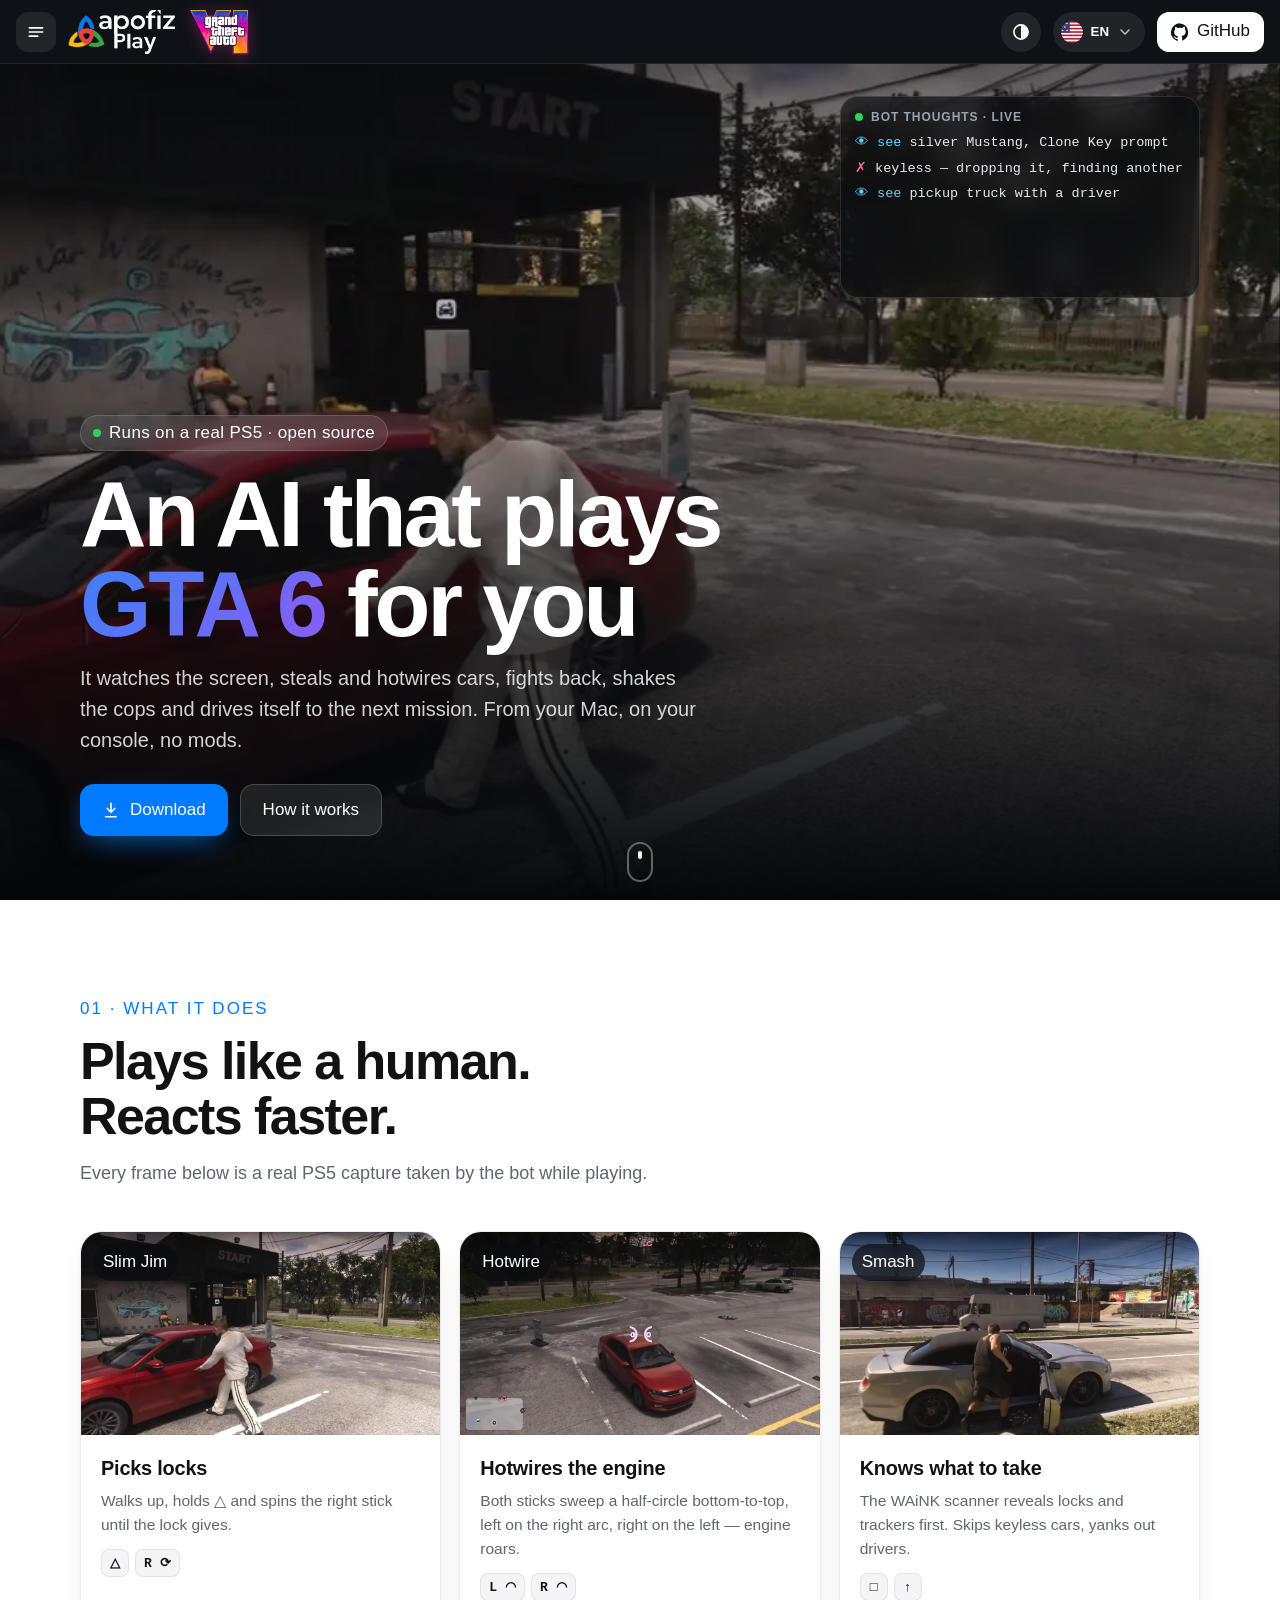
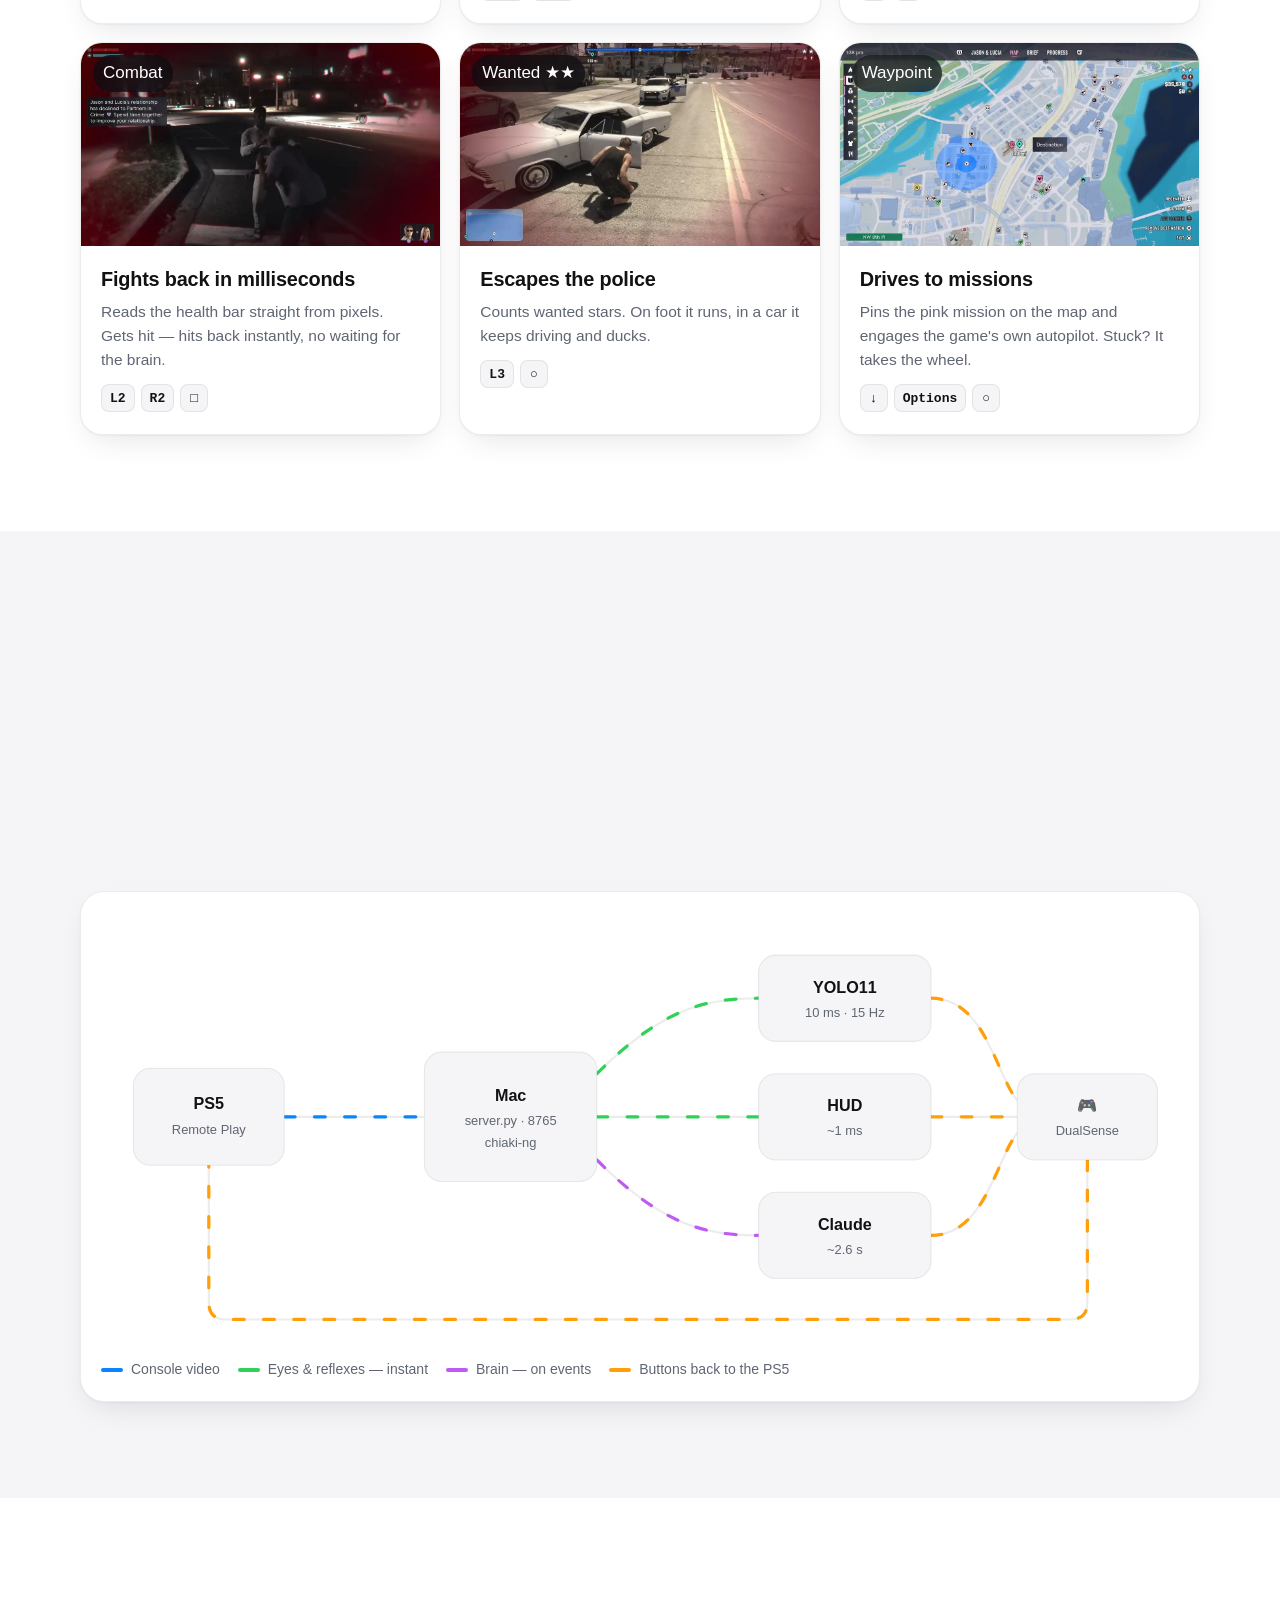
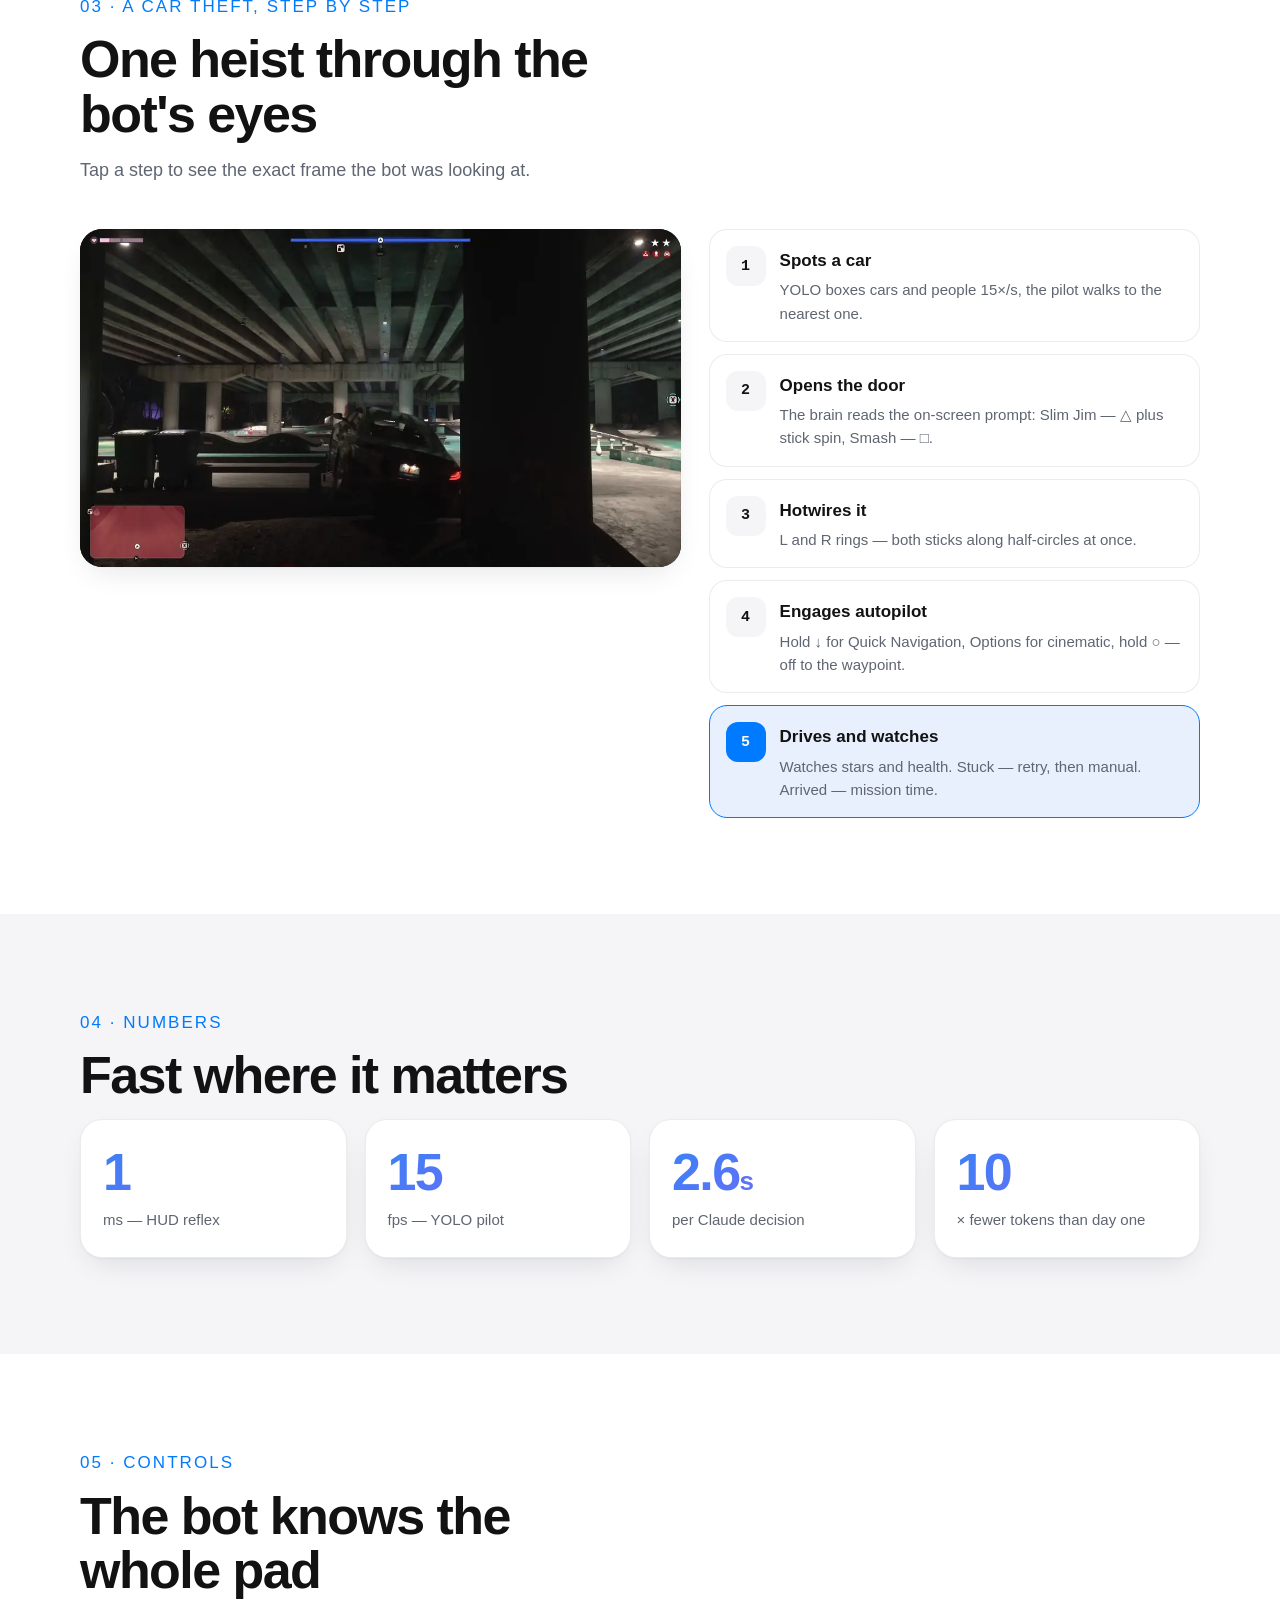
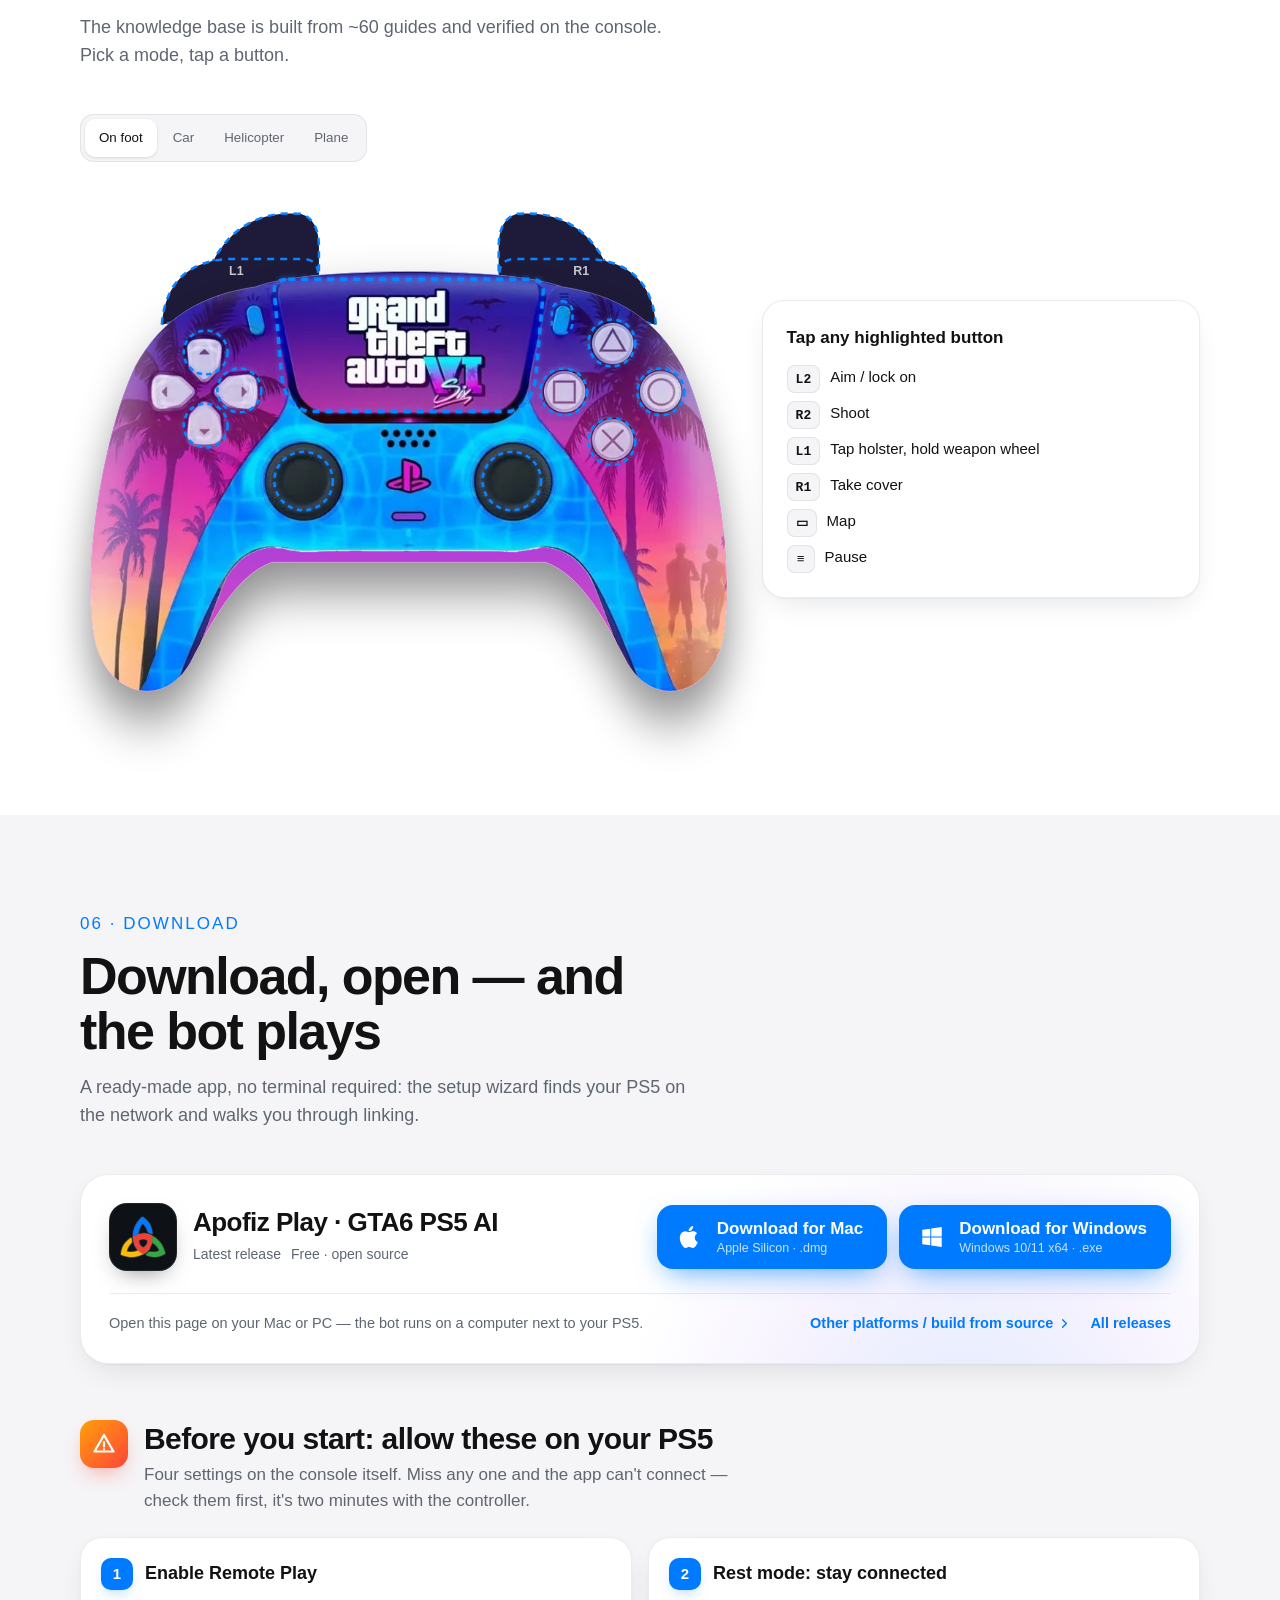
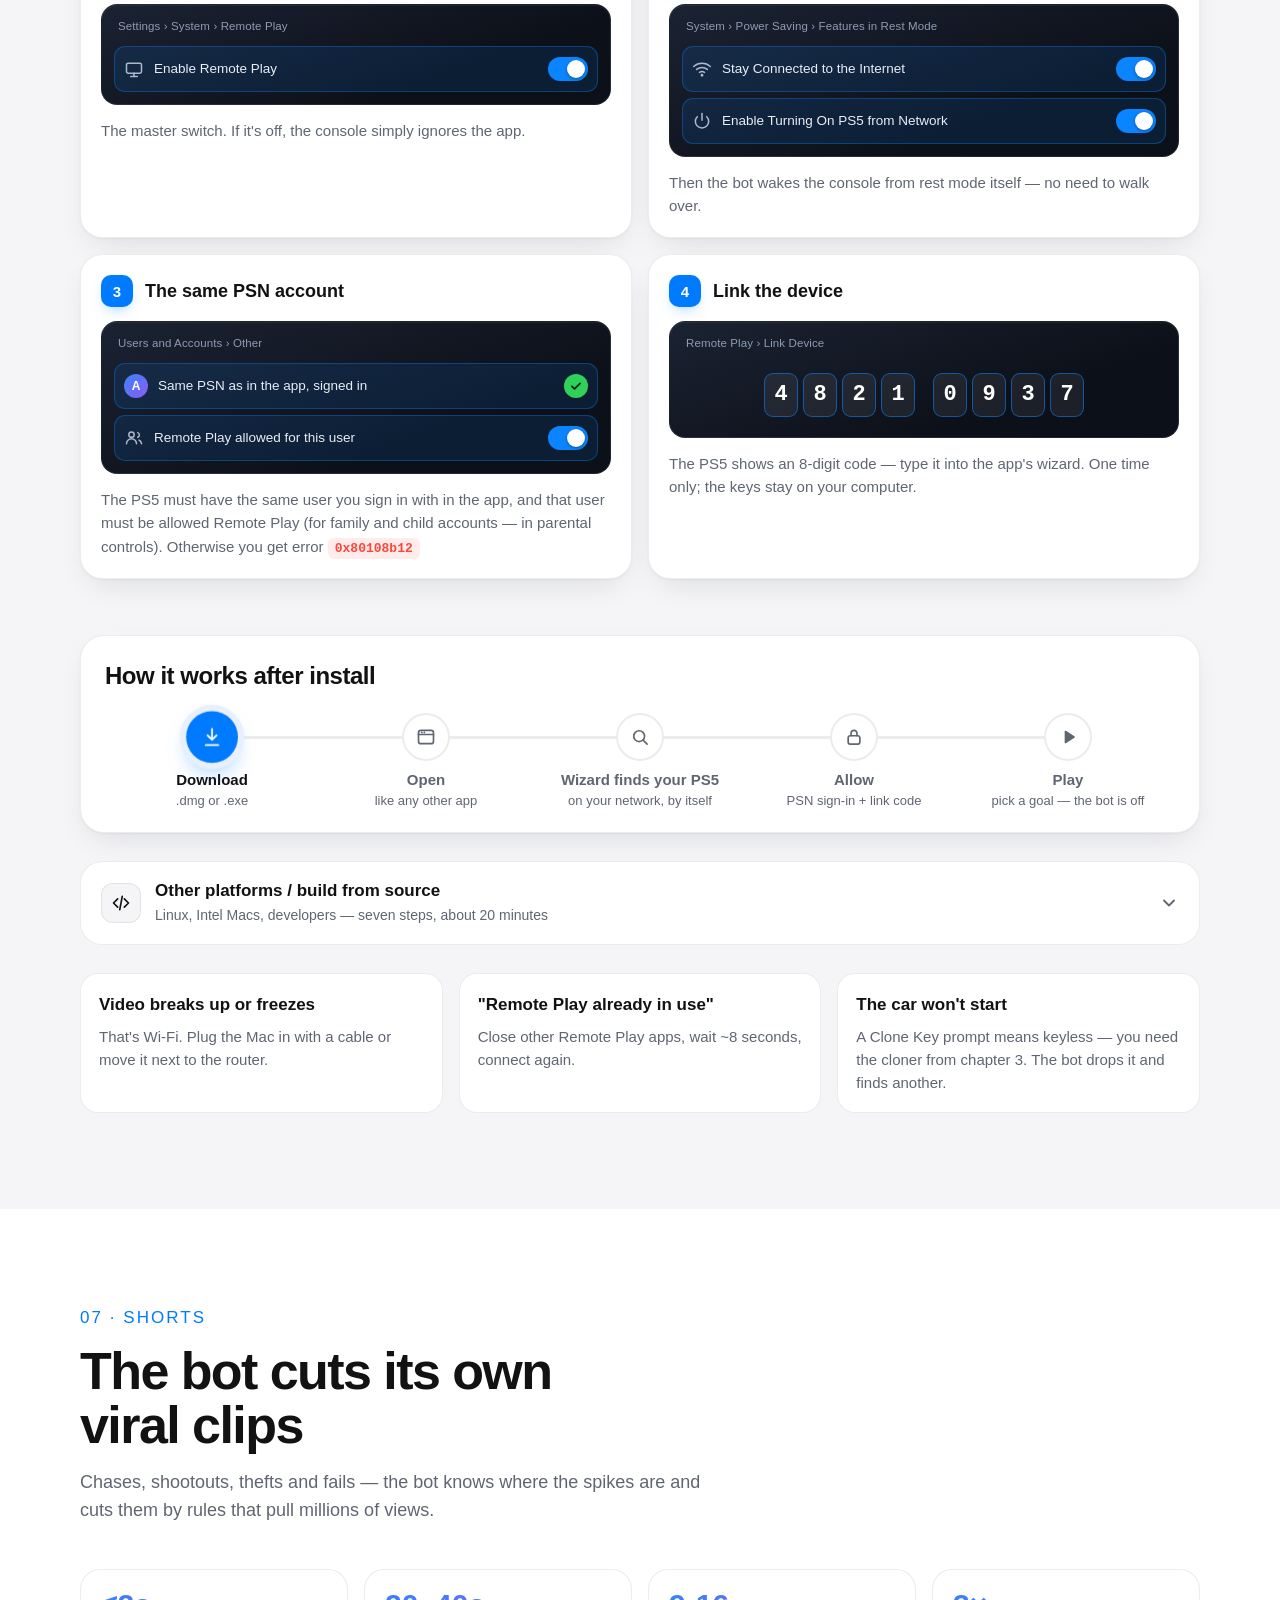
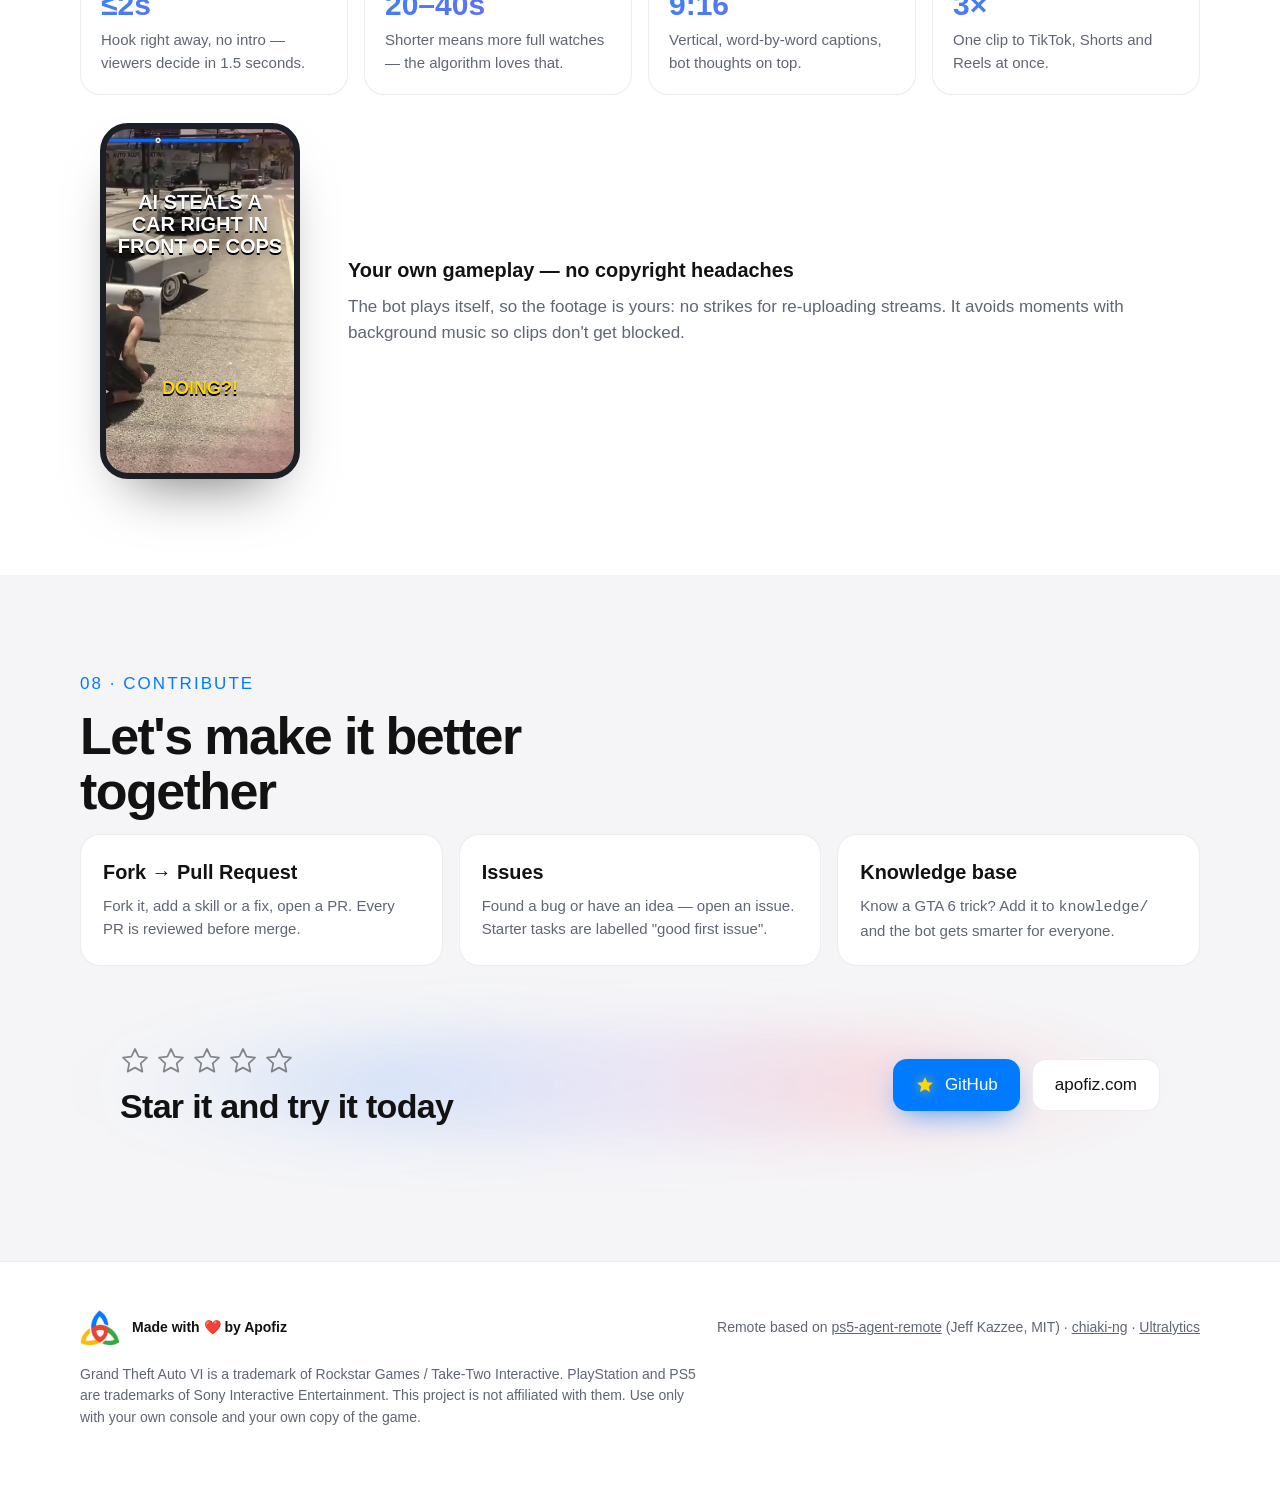
==== site/GTA6-PS5-AI-by-Apofiz.html @ 15c465e6 "README: Apofiz logo (mark + wordmark), website preview, single-file HTML Co-Authored-By: Claude Opus" ====
<!doctype html>
<html lang="ru" data-lang="ru" data-theme="dark">
<script>(function(){try{var t=localStorage.getItem("gta6ai-theme")||"auto",l=localStorage.getItem("gta6ai-lang")||"auto",h=document.documentElement;if(t==="auto")t=matchMedia("(prefers-color-scheme: dark)").matches?"dark":"light";if(l==="auto")l=(navigator.languages||[navigator.language]).some(function(x){return /^(ru|uk|be|kk)/i.test(x)})?"ru":"en";h.setAttribute("data-theme",t);h.setAttribute("data-lang",l);h.lang=l}catch(e){}})()</script>
<head>
<meta charset="utf-8">
<meta name="viewport" content="width=device-width,initial-scale=1,viewport-fit=cover">
<title>GTA6 PS5 AI by Apofiz</title>
<meta name="description" content="AI agent that plays GTA 6 on a real PS5 from your Mac. By Apofiz.">
<link rel="icon" href="[data-uri]">
<style>
/* Apofiz: акцент #007AFF, шапка #0E1116, SF Pro. Движение: ease-out (.23,1,.32,1), ≤300ms на UI, transform/opacity. */
:root{
  --ease:cubic-bezier(.23,1,.32,1);
  --accent:#007AFF; --accent-soft:#E8F0FE; --grad:linear-gradient(135deg,#3b82f6,#8b5cf6);
  --hot:#ff4d8d;
  --bg:#ffffff; --bg2:#F5F5F7; --fg:#121212; --muted:#5F6672; --line:rgba(18,18,18,.08);
  --card:#ffffff; --shadow:0 1px 2px rgba(16,24,40,.04),0 12px 32px -12px rgba(16,24,40,.14);
  --code:#0E1116;
}
html[data-theme="dark"]{
  --accent:#0A84FF; --accent-soft:rgba(10,132,255,.14);
  --bg:#0B0D12; --bg2:#10131A; --fg:#F2F4F7; --muted:#9AA3B2; --line:rgba(255,255,255,.08);
  --card:#141821; --shadow:0 1px 0 rgba(255,255,255,.04) inset,0 20px 40px -20px rgba(0,0,0,.6);
  --code:#080A0E;
}
*{box-sizing:border-box}
html{scroll-behavior:smooth;-webkit-text-size-adjust:100%;scroll-padding-top:76px}
body{margin:0;background:var(--bg);color:var(--fg);font:400 17px/1.55 -apple-system,BlinkMacSystemFont,"SF Pro Text","SF Pro Display","Segoe UI",Roboto,Arial,sans-serif;-webkit-font-smoothing:antialiased;overflow-x:hidden;transition:background-color .3s var(--ease),color .3s var(--ease)}
html[data-lang="ru"] [lang="en"],html[data-lang="en"] [lang="ru"]{display:none!important}
a{color:inherit}
img{display:block;max-width:100%}
.wrap{width:min(1120px,100% - 32px);margin:0 auto;min-width:0}
.step > div,.story > *,.pad > *,.cliprow > *{min-width:0}
:focus-visible{outline:2px solid var(--accent);outline-offset:3px;border-radius:8px}

/* ── шапка ── */
.top{position:fixed;inset:0 0 auto;z-index:50;height:64px;display:flex;align-items:center;gap:12px;padding:0 16px;padding-top:env(safe-area-inset-top,0px);background:#0E1116;border-bottom:1px solid rgba(255,255,255,.08)}
.burger{appearance:none;border:0;width:40px;height:40px;border-radius:12px;background:rgba(255,255,255,.08);color:#fff;display:inline-flex;align-items:center;justify-content:center;cursor:pointer;transition:transform .16s var(--ease),background-color .2s var(--ease)}
.burger:hover{background:rgba(255,255,255,.14)}
.burger:active{transform:scale(.96)}
.burger svg{width:20px;height:20px}
.lock{display:inline-flex;align-items:center;flex:none;text-decoration:none}
.lock img{height:44px;width:auto;animation:lkIn .7s var(--ease) both}
@keyframes lkIn{from{opacity:0;transform:translateX(-6px) scale(.96)}}
.top .lg{height:46px;width:auto;flex:none;margin-left:2px;filter:drop-shadow(0 2px 8px rgba(255,79,163,.25));animation:lgIn .6s cubic-bezier(.2,.9,.25,1) .45s both}
@keyframes lgIn{from{opacity:0;transform:translateX(-12px) scale(.9)}}
html[data-theme="dark"] .gh{background:rgba(255,255,255,.08);color:#fff}
html[data-theme="dark"] .gh:hover{background:rgba(255,255,255,.14);opacity:1}
@keyframes lmIn{from{opacity:0;transform:scale(.86)}}
@keyframes lwIn{from{opacity:0;transform:translateX(-6px)}}
@keyframes lpIn{from{opacity:0;transform:translateX(-110%)}}
.top .sp{flex:1}
.seg{display:inline-flex;background:rgba(255,255,255,.08);border-radius:12px;padding:3px;gap:2px}
.seg button{border:0;background:transparent;color:#C6CEDA;font:600 13px/1 inherit;min-width:40px;height:34px;padding:0 10px;border-radius:9px;cursor:pointer;transition:background-color .2s var(--ease),color .2s var(--ease),transform .16s var(--ease)}
.seg button[aria-pressed="true"]{background:var(--accent);color:#fff}
.seg button:active{transform:scale(.96)}
.gh{display:inline-flex;align-items:center;gap:8px;height:40px;padding:0 14px;border-radius:12px;background:#fff;color:#0E1116;font:600 14px/1 inherit;text-decoration:none;transition:transform .16s var(--ease),opacity .2s var(--ease)}
.gh:hover{opacity:.9}.gh:active{transform:scale(.97)}
.gh svg{width:18px;height:18px}
.progress{position:fixed;left:0;top:64px;height:2px;width:100%;transform-origin:0 50%;transform:scaleX(0);background:var(--grad);z-index:51}
.tbtn,.lbtn{appearance:none;border:0;height:40px;border-radius:999px;background:rgba(255,255,255,.08);color:#fff;display:inline-flex;align-items:center;justify-content:center;gap:8px;cursor:pointer;flex:none;-webkit-tap-highlight-color:transparent;transition:transform .16s var(--ease),background-color .2s var(--ease)}
.tbtn{width:40px}.lbtn{padding:0 12px 0 8px;font:600 14px/1 inherit}
.tbtn:hover,.lbtn:hover{background:rgba(255,255,255,.14)}.tbtn:active,.lbtn:active{transform:scale(.96)}
.tbtn svg{width:20px;height:20px;display:none}
html[data-themepref="auto"] .tbtn .i-auto,html[data-themepref="light"] .tbtn .i-light,html[data-themepref="dark"] .tbtn .i-dark{display:block}
.flag{width:22px;height:22px;min-width:22px;min-height:22px;max-height:22px;aspect-ratio:1/1;border-radius:50%;overflow:hidden;flex:0 0 22px;display:inline-block;line-height:0;align-self:center;box-shadow:inset 0 0 0 1px rgba(0,0,0,.12)}
.flag svg{width:22px;height:22px;display:block;border-radius:50%}
.flag.g{box-shadow:none;color:var(--muted)}.flag.g svg{width:20px;height:20px;margin:1px}
.lbtn .flag{display:none}html[data-lang="ru"] .lbtn .f-ru,html[data-lang="en"] .lbtn .f-en{display:inline-block}
.lbtn .chev{width:16px;height:16px;opacity:.7;transition:transform .2s var(--ease)}
.lbtn[aria-expanded="true"] .chev{transform:rotate(180deg)}
.lwrap{position:relative}
.lmenu{position:absolute;right:0;top:calc(100% + 10px);z-index:70;min-width:230px;padding:6px;border-radius:16px;background:var(--card);color:var(--fg);border:1px solid var(--line);box-shadow:0 24px 60px -20px rgba(0,0,0,.5);opacity:0;transform:translateY(-6px) scale(.98);transform-origin:top right;pointer-events:none;transition:opacity .18s var(--ease),transform .2s var(--ease)}
.lmenu.open{opacity:1;transform:none;pointer-events:auto}
.lmenu button{width:100%;appearance:none;border:0;background:transparent;color:inherit;display:flex;align-items:center;gap:12px;padding:10px 12px;border-radius:11px;font:500 15px/1.2 inherit;text-align:left;cursor:pointer;transition:background-color .15s var(--ease)}
.lmenu button:hover{background:var(--bg2)}
.lmenu button > span:nth-child(2){flex:1}
.lmenu .ck{width:18px;height:18px;color:var(--accent);opacity:0}
.lmenu button[aria-checked="true"]{background:var(--accent-soft)}
.lmenu button[aria-checked="true"] .ck{opacity:1}
/* стрелки по разделам (как в Villivaru) */
.secnav{position:fixed;right:20px;bottom:calc(20px + env(safe-area-inset-bottom,0px));z-index:40;display:flex;flex-direction:column;align-items:center;padding:4px;border-radius:999px;background:rgba(24,27,34,.72);-webkit-backdrop-filter:saturate(180%) blur(20px);backdrop-filter:saturate(180%) blur(20px);box-shadow:inset 0 0 0 1px rgba(255,255,255,.12),0 12px 30px -10px rgba(0,0,0,.45);opacity:0;transform:translateY(8px);pointer-events:none;transition:opacity .25s var(--ease),transform .25s var(--ease)}
.secnav.show{opacity:1;transform:none;pointer-events:auto}
.secnav.scrolling{opacity:0!important;transform:translate3d(0,8px,0)!important;pointer-events:none!important}
.secnav button{appearance:none;border:0;background:transparent;color:#fff;width:44px;height:44px;border-radius:999px;display:flex;align-items:center;justify-content:center;cursor:pointer;transition:transform .14s var(--ease),background-color .2s var(--ease),opacity .2s}
.secnav svg{width:20px;height:20px;fill:none;stroke:currentColor;stroke-width:2.2;stroke-linecap:round;stroke-linejoin:round}
.secnav button:hover{background:rgba(255,255,255,.1)}.secnav button:active{transform:scale(.95)}
#secUp{border-radius:999px 999px 12px 12px}#secDown{border-radius:12px 12px 999px 999px}
.secnav button:focus-visible{outline:none;box-shadow:inset 0 0 0 2px #0A84FF;background:rgba(10,132,255,.14)}
.secnav button:focus:not(:focus-visible){outline:none}
.secnav button:disabled{opacity:.3;cursor:default}
.secnav i{display:block;width:22px;height:1px;margin:2px 0;background:rgba(255,255,255,.18)}
@media (max-width:640px){.lbtn{padding:0 10px 0 8px}.lbtn .code{display:none}.secnav{right:max(10px,env(safe-area-inset-right,0px));bottom:calc(14px + env(safe-area-inset-bottom,0px));padding:3px}}
@media (max-width:640px){
  .top{gap:8px;padding:0 12px}
  .gh{width:40px;padding:0;justify-content:center}.gh span{display:none}
  .lock img{height:34px}
  .top .lg{height:36px}
}

/* меню */
.scrim{position:fixed;inset:64px 0 0;z-index:60;background:rgba(8,10,14,.32);opacity:0;pointer-events:none;transition:opacity .2s var(--ease)}
.nav{position:fixed;top:76px;left:12px;z-index:61;width:min(290px,calc(100vw - 24px));max-height:calc(100dvh - 88px);overflow-y:auto;padding:8px;border-radius:20px;background:var(--card);border:1px solid var(--line);box-shadow:0 24px 60px -20px rgba(16,24,40,.35);opacity:0;transform:translate3d(-12px,0,0) scale(.98);transform-origin:top left;pointer-events:none;transition:opacity .2s var(--ease),transform .24s var(--ease)}
body.nav-open .scrim,body.nav-open .nav{opacity:1;pointer-events:auto}
body.nav-open .nav{transform:none}
.nav a{display:flex;gap:12px;align-items:center;padding:11px 12px;border-radius:12px;text-decoration:none;font-weight:500;transition:background-color .16s var(--ease)}
.nav a:hover{background:var(--bg2)}
.nav a b{width:24px;color:var(--muted);font:600 12px/1 ui-monospace,SFMono-Regular,Menlo,monospace}

/* ── hero ── */
.hero{position:relative;min-height:100svh;display:flex;align-items:flex-end;padding:120px 0 64px;color:#fff;background:#05070A;overflow:hidden;isolation:isolate}
.reel{position:absolute;inset:0;z-index:-2}
.reel img{position:absolute;inset:0;width:100%;height:100%;object-fit:cover;opacity:0;transform:scale(1.06);transition:opacity 1.2s var(--ease)}
.reel img.on{opacity:1;animation:kb 7s linear forwards}
@keyframes kb{from{transform:scale(1.06)}to{transform:scale(1.0)}}
.hero::after{content:"";position:absolute;inset:0;z-index:-1;background:linear-gradient(180deg,rgba(5,7,10,.55) 0%,rgba(5,7,10,.15) 35%,rgba(5,7,10,.75) 72%,#05070A 100%)}
.eyebrow span[lang]{min-width:0}
.eyebrow{display:inline-flex;align-items:center;gap:8px;max-width:100%;line-height:1.3!important;padding:6px 12px;border-radius:999px;background:rgba(255,255,255,.1);border:1px solid rgba(255,255,255,.14);backdrop-filter:blur(10px);-webkit-backdrop-filter:blur(10px);font:600 13px/1 inherit;letter-spacing:.02em}
.dot{width:8px;height:8px;border-radius:50%;background:#30d158;box-shadow:0 0 0 0 rgba(48,209,88,.6);animation:pulse 1.8s var(--ease) infinite}
@keyframes pulse{0%{box-shadow:0 0 0 0 rgba(48,209,88,.6)}100%{box-shadow:0 0 0 10px rgba(48,209,88,0)}}
.hero h1{margin:18px 0 14px;font:800 clamp(40px,7.4vw,92px)/.98 -apple-system,"SF Pro Display",Inter,sans-serif;letter-spacing:-.035em;max-width:14ch}
.hero h1 em{font-style:normal;background:var(--grad);-webkit-background-clip:text;background-clip:text;color:transparent}
.hero .lead{max-width:56ch;font-size:clamp(17px,1.6vw,20px);color:rgba(255,255,255,.82);margin:0 0 28px}
.ctas{display:flex;flex-wrap:wrap;gap:12px}
.btn{display:inline-flex;align-items:center;gap:10px;height:52px;padding:0 22px;border-radius:14px;font:600 16px/1 inherit;text-decoration:none;border:0;cursor:pointer;transition:transform .16s var(--ease),box-shadow .2s var(--ease),background-color .2s var(--ease)}
.btn:active{transform:scale(.97)}
.btn.pri{background:var(--accent);color:#fff;box-shadow:0 10px 30px -10px rgba(10,132,255,.8)}
.btn.pri:hover{box-shadow:0 14px 36px -10px rgba(10,132,255,.95)}
.btn.sec{background:rgba(255,255,255,.1);color:#fff;border:1px solid rgba(255,255,255,.18);backdrop-filter:blur(10px);-webkit-backdrop-filter:blur(10px)}
.btn.sec:hover{background:rgba(255,255,255,.16)}
.btn svg{width:18px;height:18px}
.btn .gstar{width:20px;height:20px;fill:#FFD60A;filter:drop-shadow(0 0 6px rgba(255,214,10,.65))}
/* мысли бота */
.thoughts{position:absolute;right:max(16px,calc((100vw - 1120px)/2));top:96px;width:min(360px,calc(100vw - 32px));padding:14px;border-radius:18px;background:rgba(10,12,16,.62);border:1px solid rgba(255,255,255,.12);backdrop-filter:blur(14px);-webkit-backdrop-filter:blur(14px);font:500 13.5px/1.45 ui-monospace,SFMono-Regular,Menlo,monospace;color:#E6EAF0}
.thoughts h4{margin:0 0 10px;font:600 12px/1 -apple-system,sans-serif;letter-spacing:.08em;text-transform:uppercase;color:#9AA3B2;display:flex;align-items:center;gap:8px}
.tlist{display:flex;flex-direction:column;gap:6px;min-height:150px}
.tlist div{opacity:0;transform:translateY(6px);transition:opacity .28s var(--ease),transform .28s var(--ease)}
.tlist div.in{opacity:1;transform:none}
.tlist i{font-style:normal;color:#64D2FF}
.tlist .w{color:#30D158}.tlist .r{color:#FF6B8B}
@media (max-width:900px){.thoughts{position:relative;right:auto;top:auto;margin-top:28px}}
.scroll{position:absolute;left:50%;bottom:18px;transform:translateX(-50%);width:26px;height:40px;border-radius:14px;border:2px solid rgba(255,255,255,.35)}
.scroll::after{content:"";position:absolute;left:50%;top:7px;width:4px;height:8px;margin-left:-2px;border-radius:2px;background:#fff;animation:wheel 1.6s var(--ease) infinite}
@keyframes wheel{0%{opacity:1;transform:translateY(0)}100%{opacity:0;transform:translateY(12px)}}

/* ── секции ── */
section{padding:96px 0}
section.alt{background:var(--bg2)}
.kicker{font:700 13px/1 inherit;letter-spacing:.12em;text-transform:uppercase;color:var(--accent);margin:0 0 12px}
h2{font:800 clamp(30px,4.2vw,52px)/1.05 -apple-system,"SF Pro Display",sans-serif;letter-spacing:-.03em;margin:0 0 16px;max-width:20ch}
.sub{color:var(--muted);max-width:62ch;margin:0 0 44px;font-size:18px}
.rv{opacity:0;transform:translateY(18px);transition:opacity .6s var(--ease),transform .6s var(--ease)}
.rv.in{opacity:1;transform:none}
.d1{transition-delay:.06s}.d2{transition-delay:.12s}.d3{transition-delay:.18s}

/* фичи */
.feats{display:grid;grid-template-columns:repeat(3,1fr);gap:18px}
@media (max-width:980px){.feats{grid-template-columns:repeat(2,1fr)}}
@media (max-width:640px){.feats{grid-template-columns:1fr}}
.feat{background:var(--card);border:1px solid var(--line);border-radius:22px;overflow:hidden;box-shadow:var(--shadow);transition:transform .25s var(--ease),box-shadow .25s var(--ease)}
.feat:hover{transform:translateY(-4px)}
.feat figure{margin:0;aspect-ratio:16/9;overflow:hidden;position:relative;background:#000}
.feat figure img{width:100%;height:100%;object-fit:cover;transition:transform .6s var(--ease)}
.feat:hover figure img{transform:scale(1.04)}
.feat .tag{position:absolute;left:12px;top:12px;padding:5px 10px;border-radius:999px;background:rgba(10,12,16,.7);color:#fff;font:600 12px/1 inherit;backdrop-filter:blur(8px);-webkit-backdrop-filter:blur(8px)}
.feat .b{padding:18px 20px 22px}
.feat h3{margin:0 0 6px;font:700 20px/1.2 inherit;letter-spacing:-.01em}
.feat p{margin:0;color:var(--muted);font-size:15.5px}
.keys{display:inline-flex;gap:6px;margin-top:12px;flex-wrap:wrap}
.k{display:inline-flex;align-items:center;justify-content:center;min-width:28px;height:28px;padding:0 8px;border-radius:8px;background:var(--bg2);border:1px solid var(--line);font:600 13px/1 ui-monospace,Menlo,monospace}

/* схема */
.arch{background:var(--card);border:1px solid var(--line);border-radius:24px;padding:20px;box-shadow:var(--shadow)}
.arch svg{width:100%;height:auto;display:block}
.arch .node rect{fill:var(--bg2);stroke:var(--line)}
.arch .node text{fill:var(--fg);font:600 15px -apple-system,sans-serif}
.arch .node .s{fill:var(--muted);font:500 12px -apple-system,sans-serif}
.arch .wire{fill:none;stroke:var(--line);stroke-width:2}
.arch .flow{fill:none;stroke-width:3;stroke-linecap:round;stroke-dasharray:10 18;animation:flow 1.2s linear infinite}
.arch .f1{stroke:#0A84FF}.arch .f2{stroke:#30D158;animation-duration:.5s}.arch .f3{stroke:#BF5AF2;animation-duration:2.6s}.arch .f4{stroke:#FF9F0A}
@keyframes flow{to{stroke-dashoffset:-28}}
.legend{display:flex;flex-wrap:wrap;gap:18px;margin-top:16px;color:var(--muted);font-size:14px}
.legend span{display:inline-flex;align-items:center;gap:8px}
.legend i{width:22px;height:4px;border-radius:2px}

/* цифры */
.stats{display:grid;grid-template-columns:repeat(4,1fr);gap:18px}
@media (max-width:880px){.stats{grid-template-columns:repeat(2,1fr)}}
.stat{padding:26px 22px;border-radius:22px;background:var(--card);border:1px solid var(--line);box-shadow:var(--shadow)}
.stat b{display:block;font:800 clamp(34px,4.4vw,52px)/1 -apple-system,"SF Pro Display",sans-serif;letter-spacing:-.03em;background:var(--grad);-webkit-background-clip:text;background-clip:text;color:transparent}
.stat span{display:block;margin-top:10px;color:var(--muted);font-size:15px}

/* таймлайн угона */
.story{display:grid;grid-template-columns:1.1fr .9fr;gap:28px;align-items:start}
@media (max-width:900px){.story{grid-template-columns:1fr}}
.shot{position:sticky;top:88px;border-radius:22px;overflow:hidden;aspect-ratio:16/9;background:#000;box-shadow:var(--shadow)}
.shot img{position:absolute;inset:0;width:100%;height:100%;object-fit:cover;opacity:0;transition:opacity .45s var(--ease)}
.shot img.on{opacity:1}
@media (max-width:900px){.shot{position:relative;top:0}}
.tl{list-style:none;margin:0;padding:0;display:flex;flex-direction:column;gap:12px}
.tl li{display:grid;grid-template-columns:40px 1fr;gap:14px;padding:16px;border-radius:18px;border:1px solid var(--line);background:var(--card);cursor:pointer;transition:border-color .2s var(--ease),transform .16s var(--ease),background-color .2s var(--ease)}
.tl li:active{transform:scale(.99)}
.tl li.on{border-color:var(--accent);background:var(--accent-soft)}
.tl .n{width:40px;height:40px;border-radius:12px;display:grid;place-items:center;background:var(--bg2);font:700 15px/1 ui-monospace,Menlo,monospace}
.tl li.on .n{background:var(--accent);color:#fff}
.tl h4{margin:2px 0 4px;font:700 17px/1.25 inherit}
.tl p{margin:0;color:var(--muted);font-size:15px}

/* геймпад */
.pad{display:grid;grid-template-columns:1.2fr .8fr;gap:24px;align-items:center}
@media (max-width:900px){.pad{grid-template-columns:1fr}}
.tabs{display:inline-flex;background:var(--bg2);border:1px solid var(--line);border-radius:14px;padding:4px;gap:2px;margin-bottom:18px;flex-wrap:wrap}
.tabs button{border:0;background:transparent;color:var(--muted);font:600 14px/1 inherit;height:38px;padding:0 14px;border-radius:10px;cursor:pointer;transition:background-color .2s var(--ease),color .2s var(--ease),transform .16s var(--ease)}
.tabs button[aria-pressed="true"]{background:var(--card);color:var(--fg);box-shadow:0 1px 3px rgba(0,0,0,.12)}
.tabs button:active{transform:scale(.97)}
.padsvg{width:100%;height:auto;overflow:visible}
.padsvg .bt{cursor:pointer;outline:none}
.padsvg .bt .c,.padsvg .bt circle:not(.well):not(.ring):not(.sym),.padsvg .bt rect:not(.sym){fill:#EEE8FF;stroke:rgba(70,30,140,.25);stroke-width:1.5;transition:fill .2s var(--ease),stroke .2s var(--ease),filter .2s var(--ease)}
.padsvg .bt text{fill:#4B3C8A;font:700 14px -apple-system,sans-serif;text-anchor:middle;dominant-baseline:central;pointer-events:none}
.padsvg .dp text{font-size:11px;fill:#7A6CB8}
.padsvg .trig .c,.padsvg .bump .c{fill:#1E1B3A;stroke:rgba(255,255,255,.12)}
.padsvg .trig text,.padsvg .bump text{fill:#E9E4FF}
.padsvg .tp .c{fill:url(#tpad2);stroke:rgba(255,255,255,.2)}
.padsvg .tp text{fill:rgba(255,255,255,.7);font-weight:700;letter-spacing:.14em;font-size:10px}
.padsvg .sm text{fill:rgba(255,255,255,.85)}
.padsvg .well{fill:#0B0C10}
.padsvg .stk circle:not(.well):not(.ring):not(.sym){fill:url(#cap);stroke:rgba(255,255,255,.1)}
.padsvg .ring{fill:none;stroke:rgba(255,255,255,.08);stroke-width:2}
.padsvg .stk text{fill:#C7CCD5;font-size:12px}
.padsvg .sym{fill:none;stroke-width:2.6;stroke-linecap:round;stroke-linejoin:round;pointer-events:none;transition:stroke .2s var(--ease)}
.padsvg .fb .sym{stroke:#8E7CC8}
.padsvg .lightbar{fill:none;stroke:#5CE1FF;stroke-width:4;stroke-linecap:round;filter:drop-shadow(0 0 6px #5CE1FF);animation:lb 2.4s ease-in-out infinite}
@keyframes lb{50%{opacity:.45}}
.padsvg .bt.has .c,.padsvg .bt.has.bt circle:not(.well):not(.ring):not(.sym),.padsvg .bt.has rect:not(.sym){stroke:var(--accent);stroke-width:2.2}
.padsvg .bt:hover .c,.padsvg .bt:hover circle:not(.well):not(.ring):not(.sym),.padsvg .bt:focus-visible .c{filter:brightness(1.25)}
.padsvg .bt.sel .c,.padsvg .bt.sel.bt circle:not(.well):not(.ring):not(.sym),.padsvg .bt.sel rect:not(.sym){fill:var(--accent);stroke:var(--accent);filter:drop-shadow(0 0 10px rgba(10,132,255,.8))}
.padsvg .bt.sel text{fill:#fff}.padsvg .bt.sel .sym{stroke:#fff}
.padsvg .bt.dim{opacity:.35}
.padwrap{position:relative;width:100%;max-width:660px;margin:0 auto}
.pados{width:100%;height:auto;display:block;overflow:visible}
.pados .tl{fill:#fff;font:700 22px -apple-system,sans-serif;text-anchor:middle;pointer-events:none;opacity:.85}
.pados .tl.sm2{font-size:17px;opacity:.75}
.pados .bt{cursor:pointer;outline:none}
.pados .bt rect,.pados .bt circle,.pados .bt .hz{fill:transparent;stroke:transparent;stroke-width:3.5;transition:fill .2s var(--ease),stroke .2s var(--ease),filter .2s var(--ease)}
.pados .trig path{fill:#1E1B3A;stroke:rgba(255,255,255,.12);stroke-width:1.2;vector-effect:non-scaling-stroke;transition:fill .2s var(--ease),filter .2s var(--ease)}
.pados .bt .hz{vector-effect:non-scaling-stroke}
.pados .bt.has rect,.pados .bt.has circle,.pados .bt.has .hz{stroke:#0A84FF;stroke-dasharray:7 6;animation:hint 2.2s linear infinite;filter:drop-shadow(0 0 4px rgba(46,139,255,.7))}
.pados .trig.has path{stroke:#0A84FF;stroke-width:2.5;stroke-dasharray:7 6;animation:hint 2.2s linear infinite}
@keyframes hint{to{stroke-dashoffset:-26}}
.pados .bt.dim{cursor:default}
.pados .bt:hover rect,.pados .bt:hover circle,.pados .bt:focus-visible rect,.pados .bt:focus-visible circle,
.pados .bt:hover rect,.pados .bt:hover circle,.pados .bt:hover .hz,.pados .bt:focus-visible rect,.pados .bt:focus-visible circle,.pados .bt:focus-visible .hz{fill:rgba(46,139,255,.08);stroke:#0A84FF;stroke-width:4;stroke-dasharray:none;animation:none;filter:none}
.pados .bt.sel rect,.pados .bt.sel circle,.pados .bt.sel .hz{fill:rgba(92,200,255,.10);stroke:#0A84FF;stroke-width:4.5;stroke-dasharray:none;animation:none;filter:drop-shadow(0 0 6px #5CC8FF) drop-shadow(0 0 16px rgba(92,200,255,.85))}
.pados .trig:hover path,.pados .trig:focus-visible path{stroke:#0A84FF;stroke-width:3;stroke-dasharray:none;animation:none}
.pados .trig.sel path{stroke:#0A84FF;stroke-width:3.5;stroke-dasharray:none;animation:none;filter:drop-shadow(0 0 6px #5CC8FF) drop-shadow(0 0 16px rgba(92,200,255,.85))}
.info{padding:24px;border-radius:22px;background:var(--card);border:1px solid var(--line);box-shadow:var(--shadow);min-height:200px}
.info .big{font:800 44px/1 -apple-system,sans-serif;margin-bottom:10px}
.info h4{margin:0 0 6px;font:700 20px/1.25 inherit}
.info p{margin:0;color:var(--muted)}
.info ul{margin:14px 0 0;padding:0;list-style:none;display:flex;flex-direction:column;gap:8px;font-size:15px}
.info li{display:flex;gap:10px}.info li .k{flex:none}

/* установка */
.steps{counter-reset:s;display:flex;flex-direction:column;gap:16px}
.step{display:grid;grid-template-columns:44px 1fr;gap:18px;padding:22px;border-radius:22px;background:var(--card);border:1px solid var(--line);box-shadow:var(--shadow)}
.step .num{width:44px;height:44px;border-radius:12px;display:grid;place-items:center;background:var(--accent);color:#fff;font:700 18px/1 -apple-system,sans-serif;font-variant-numeric:tabular-nums;box-shadow:0 6px 16px -8px rgba(10,132,255,.7)}
.step h3{margin:4px 0 6px;font:700 20px/1.25 inherit}
.step p{margin:0 0 10px;color:var(--muted)}
.step p:last-child{margin-bottom:0}
.cmd{position:relative;margin:12px 0 0;border-radius:14px;background:var(--code);color:#E6EAF0;border:1px solid rgba(255,255,255,.06)}
.cmd pre{margin:0;padding:16px 64px 16px 16px;overflow-x:auto;font:500 14px/1.6 ui-monospace,SFMono-Regular,Menlo,monospace}
.cmd .c{color:#7D8590}
.copy{position:absolute;right:8px;top:8px;height:32px;padding:0 10px;border-radius:9px;border:1px solid rgba(255,255,255,.14);background:rgba(255,255,255,.06);color:#E6EAF0;font:600 12px/1 inherit;cursor:pointer;transition:background-color .2s var(--ease),transform .16s var(--ease)}
.copy:hover{background:rgba(255,255,255,.12)}.copy:active{transform:scale(.96)}
.copy.ok{background:#30D158;border-color:#30D158;color:#05230F}
.need{display:flex;flex-wrap:wrap;gap:10px;margin:0 0 28px}
.need > span{padding:8px 14px;border-radius:999px;background:var(--card);border:1px solid var(--line);font-size:14.5px}
.trouble{display:grid;grid-template-columns:repeat(3,1fr);gap:16px;margin-top:28px}
@media (max-width:880px){.trouble{grid-template-columns:1fr}}
.trouble div{padding:18px;border-radius:18px;background:var(--card);border:1px solid var(--line)}
.trouble b{display:block;margin-bottom:6px}
.trouble p{margin:0;color:var(--muted);font-size:15px}

/* шортсы */
.clips{display:grid;grid-template-columns:repeat(4,1fr);gap:16px}
@media (max-width:880px){.clips{grid-template-columns:repeat(2,1fr)}}
.clip{padding:20px;border-radius:20px;background:var(--card);border:1px solid var(--line)}
.clip b{display:block;font:800 30px/1 -apple-system,sans-serif;margin-bottom:8px;background:var(--grad);-webkit-background-clip:text;background-clip:text;color:transparent}
.clip p{margin:0;color:var(--muted);font-size:15px}
.phone9{width:200px;aspect-ratio:9/16;border-radius:28px;border:6px solid #1c1f26;overflow:hidden;position:relative;margin:0 auto;background:#000;box-shadow:0 30px 60px -30px rgba(0,0,0,.6)}
.phone9 img{width:100%;height:100%;object-fit:cover;object-position:60% 50%}
.phone9 .hook{position:absolute;left:10px;right:10px;top:18%;text-align:center;color:#fff;font:900 20px/1.1 -apple-system,sans-serif;text-transform:uppercase;text-shadow:0 2px 0 #000,0 0 18px rgba(0,0,0,.6)}
.phone9 .subw{position:absolute;left:0;right:0;bottom:22%;text-align:center;font:900 18px/1 -apple-system,sans-serif;color:#FFD60A;text-shadow:0 2px 0 #000}
.cliprow{display:grid;grid-template-columns:240px 1fr;gap:28px;align-items:center;margin-top:28px}
@media (max-width:700px){.cliprow{grid-template-columns:1fr}}

/* участие + подвал */
.contrib{display:grid;grid-template-columns:repeat(3,1fr);gap:16px}
@media (max-width:880px){.contrib{grid-template-columns:1fr}}
.contrib div{padding:22px;border-radius:20px;background:var(--card);border:1px solid var(--line)}
.contrib h3{margin:0 0 6px;font:700 18px/1.25 inherit}
.contrib p{margin:0;color:var(--muted);font-size:15px}
.cta2{margin-top:40px;padding:40px;border-radius:28px;background:#0E1116;color:#fff;display:flex;flex-wrap:wrap;gap:20px;align-items:center;justify-content:space-between;position:relative;overflow:hidden}
.cta2{overflow:clip}
.cta2{background:transparent!important;overflow:visible!important;border-radius:0;color:var(--fg)}
html[data-theme="light"] .cta2 .btn.sec{background:var(--card);color:var(--fg);border:1px solid var(--line)}
html[data-theme="light"] .wanted svg{stroke:rgba(0,0,0,.45)}
.cta2::before,.cta2::after{content:none}
.cta2 .glow{position:absolute;inset:-25% -8%;pointer-events:none;filter:blur(42px);-webkit-mask-image:radial-gradient(ellipse 70% 70% at 50% 50%,#000 30%,transparent 75%);mask-image:radial-gradient(ellipse 70% 70% at 50% 50%,#000 30%,transparent 75%)}
.cta2 .glow i{position:absolute;top:20%;bottom:20%;width:46%;border-radius:50%;opacity:.25;will-change:opacity,transform}
.cta2 .glow .gb{left:6%;background:radial-gradient(closest-side,rgba(40,120,255,.95),rgba(40,120,255,0));animation:gB 3.2s ease-in-out infinite}
.cta2 .glow .gr{right:6%;background:radial-gradient(closest-side,rgba(255,50,80,.85),rgba(255,50,80,0));animation:gR 3.2s ease-in-out infinite}
.cta2 .glow .gp{left:30%;width:40%;background:radial-gradient(closest-side,rgba(139,92,246,.6),rgba(139,92,246,0));animation:gP 6s ease-in-out infinite}
@keyframes gB{0%,100%{opacity:.9;transform:scale(1)}50%{opacity:.18;transform:scale(.92)}}
@keyframes gR{0%,100%{opacity:.15;transform:scale(.92)}50%{opacity:.85;transform:scale(1)}}
@keyframes gP{0%,100%{opacity:.25}50%{opacity:.5}}
.cta2t{position:relative;z-index:1}
.wanted{display:flex;gap:6px;margin-bottom:12px}
.wanted i{width:30px;height:30px;display:block}
.wanted svg{width:100%;height:100%;fill:rgba(255,255,255,.14);stroke:rgba(0,0,0,.6);stroke-width:1.4;stroke-linejoin:round;transform-origin:50% 55%}
@keyframes w0{0%,0%{fill:rgba(255,255,255,.14);transform:scale(.8);filter:none}3%{fill:#fff;transform:scale(1.18);filter:drop-shadow(0 0 7px rgba(255,255,255,.8))}6%,58%{fill:#fff;transform:scale(1);filter:drop-shadow(0 0 6px rgba(255,255,255,.7))}62%,70%,78%{fill:rgba(255,255,255,.22);filter:none}66%,74%,82%{fill:#fff;filter:drop-shadow(0 0 7px rgba(255,255,255,.8))}88%,100%{fill:rgba(255,255,255,.14);transform:scale(1);filter:none}}
@keyframes w1{0%,7%{fill:rgba(255,255,255,.14);transform:scale(.8);filter:none}10%{fill:#fff;transform:scale(1.18);filter:drop-shadow(0 0 7px rgba(255,255,255,.8))}13%,58%{fill:#fff;transform:scale(1);filter:drop-shadow(0 0 6px rgba(255,255,255,.7))}62%,70%,78%{fill:rgba(255,255,255,.22);filter:none}66%,74%,82%{fill:#fff;filter:drop-shadow(0 0 7px rgba(255,255,255,.8))}88%,100%{fill:rgba(255,255,255,.14);transform:scale(1);filter:none}}
@keyframes w2{0%,14%{fill:rgba(255,255,255,.14);transform:scale(.8);filter:none}17%{fill:#fff;transform:scale(1.18);filter:drop-shadow(0 0 7px rgba(255,255,255,.8))}20%,58%{fill:#fff;transform:scale(1);filter:drop-shadow(0 0 6px rgba(255,255,255,.7))}62%,70%,78%{fill:rgba(255,255,255,.22);filter:none}66%,74%,82%{fill:#fff;filter:drop-shadow(0 0 7px rgba(255,255,255,.8))}88%,100%{fill:rgba(255,255,255,.14);transform:scale(1);filter:none}}
@keyframes w3{0%,21%{fill:rgba(255,255,255,.14);transform:scale(.8);filter:none}24%{fill:#fff;transform:scale(1.18);filter:drop-shadow(0 0 7px rgba(255,255,255,.8))}27%,58%{fill:#fff;transform:scale(1);filter:drop-shadow(0 0 6px rgba(255,255,255,.7))}62%,70%,78%{fill:rgba(255,255,255,.22);filter:none}66%,74%,82%{fill:#fff;filter:drop-shadow(0 0 7px rgba(255,255,255,.8))}88%,100%{fill:rgba(255,255,255,.14);transform:scale(1);filter:none}}
@keyframes w4{0%,28%{fill:rgba(255,255,255,.14);transform:scale(.8);filter:none}31%{fill:#fff;transform:scale(1.18);filter:drop-shadow(0 0 7px rgba(255,255,255,.8))}34%,58%{fill:#fff;transform:scale(1);filter:drop-shadow(0 0 6px rgba(255,255,255,.7))}62%,70%,78%{fill:rgba(255,255,255,.22);filter:none}66%,74%,82%{fill:#fff;filter:drop-shadow(0 0 7px rgba(255,255,255,.8))}88%,100%{fill:rgba(255,255,255,.14);transform:scale(1);filter:none}}
.cta2.in .wanted i:nth-child(1) svg{animation:w0 5.5s var(--ease) .3s infinite}
.cta2.in .wanted i:nth-child(2) svg{animation:w1 5.5s var(--ease) .3s infinite}
.cta2.in .wanted i:nth-child(3) svg{animation:w2 5.5s var(--ease) .3s infinite}
.cta2.in .wanted i:nth-child(4) svg{animation:w3 5.5s var(--ease) .3s infinite}
.cta2.in .wanted i:nth-child(5) svg{animation:w4 5.5s var(--ease) .3s infinite}
.cta2 h3{margin:0;font:800 clamp(24px,3vw,34px)/1.1 -apple-system,sans-serif;letter-spacing:-.02em;position:relative}
.cta2 .ctas{z-index:1}
.cta2 .ctas{position:relative}
footer{padding:48px 0 64px;color:var(--muted);font-size:14px;border-top:1px solid var(--line)}
footer .row{display:flex;flex-wrap:wrap;gap:20px;align-items:center;justify-content:space-between}
footer .brand{display:flex;align-items:center;gap:12px;color:var(--fg);font-weight:600;text-decoration:none}
footer .brand img{width:36px;height:36px;border-radius:9px}
footer p{max-width:80ch;margin:18px 0 0}

/* ── скачать ── */
.anchor{position:relative;top:-8px;display:block;height:0}
.dl{position:relative;display:grid;grid-template-columns:minmax(0,1fr) auto;gap:22px 28px;align-items:center;padding:28px;border-radius:28px;background:var(--card);border:1px solid var(--line);box-shadow:var(--shadow);overflow:hidden;isolation:isolate}
.dl::before{content:"";position:absolute;inset:-40% -10% auto auto;width:62%;aspect-ratio:1;z-index:-1;background:radial-gradient(closest-side,rgba(59,130,246,.16),rgba(139,92,246,.08) 55%,transparent);pointer-events:none}
.dl-app{display:flex;gap:16px;align-items:center;min-width:0}
.dl-ico{flex:none;width:68px;height:68px;border-radius:18px;background:#0E1116;display:grid;place-items:center;box-shadow:0 10px 24px -12px rgba(0,0,0,.55),inset 0 0 0 1px rgba(255,255,255,.08)}
.dl-ico img{width:46px;height:auto}
.dl-name{min-width:0}
.dl-name > b{display:block;font:800 clamp(20px,2.2vw,26px)/1.15 -apple-system,"SF Pro Display",sans-serif;letter-spacing:-.02em}
.dl-meta{display:flex;flex-wrap:wrap;align-items:center;gap:4px 10px;margin-top:6px;color:var(--muted);font-size:14px}
.dl-meta .v{font:600 12.5px/1 ui-monospace,SFMono-Regular,Menlo,monospace;color:var(--accent);background:var(--accent-soft);padding:5px 8px;border-radius:7px}
.dl-meta .v:empty,.dl-meta .rd:empty{display:none}
.dl-meta .v:not(:empty) + .vfb{display:none}
.dl-btns{display:flex;flex-wrap:wrap;gap:12px;justify-content:flex-end}
.btn.dlb{height:64px;padding:0 24px 0 20px;border-radius:16px;gap:14px}
.btn.dlb svg{width:26px;height:26px;flex:none}
.dlt{display:flex;flex-direction:column;gap:5px;text-align:left}
.dlt > span{font:700 17px/1 -apple-system,BlinkMacSystemFont,"Segoe UI",Roboto,sans-serif}
.dlt small{font:500 12.5px/1 -apple-system,BlinkMacSystemFont,"Segoe UI",Roboto,sans-serif;opacity:.78}
.sz:not(:empty)::before{content:" · "}
/* обе кнопки видны всегда: своя ОС — основная синяя, вторая — контурная */
.dl[data-os="mac"] .dl-win,.dl[data-os="win"] .dl-mac{background:transparent;color:var(--fg);box-shadow:inset 0 0 0 1.5px var(--line)}
.dl[data-os="mac"] .dl-win:hover,.dl[data-os="win"] .dl-mac:hover{background:var(--bg2);box-shadow:inset 0 0 0 1.5px var(--accent)}
.dl[data-os="mac"] .dl-win small,.dl[data-os="win"] .dl-mac small{color:var(--muted)}
.dl[data-os="win"] .dl-win{order:-1}
.dl .dl-ifmac,.dl .dl-ifwin{display:none!important}
.dl-foot{grid-column:1/-1;display:flex;flex-wrap:wrap;align-items:center;gap:10px 18px;padding-top:18px;border-top:1px solid var(--line);font-size:14.5px}
.dl-foot .sp{flex:1}
.dl .dl-ifother,.dl .dl-ifmac,.dl .dl-ifwin{display:none}
.dl[data-os="other"] .dl-ifother,.dl[data-os="mac"] .dl-ifmac,.dl[data-os="win"] .dl-ifwin{display:inline-flex}
.dl-note{color:var(--muted)}
.dl-swap,.dl-link{color:var(--accent);text-decoration:none;font-weight:600;display:inline-flex;align-items:center;gap:4px;border-radius:6px;transition:opacity .2s var(--ease)}
.dl-swap:hover,.dl-link:hover{opacity:.75}
.dl-link svg{width:15px;height:15px;transition:transform .2s var(--ease)}
.dl-link:hover svg{transform:translateX(2px)}
.dl-norel{grid-column:1/-1;display:none;margin:0;padding:12px 14px;border-radius:14px;background:var(--accent-soft);font-size:14.5px}
.dl.norel .dl-norel{display:block}
@media (max-width:760px){
  .dl{grid-template-columns:1fr;padding:20px;border-radius:22px}
  .dl-btns{justify-content:stretch;flex-direction:column}
  .btn.dlb{width:100%;justify-content:flex-start}
  .dl-foot .sp{display:none}
  .dl-foot{flex-direction:column;align-items:flex-start;gap:12px}
  .dl-ico{width:56px;height:56px;border-radius:15px}.dl-ico img{width:38px}
}

/* PS5 — разрешения */
.pre{margin-top:56px}
.pre-h{display:flex;gap:16px;align-items:flex-start;margin-bottom:22px}
.pre-ic{flex:none;width:48px;height:48px;border-radius:14px;display:grid;place-items:center;color:#fff;background:linear-gradient(135deg,#FF9F0A,#FF453A);box-shadow:0 10px 24px -10px rgba(255,69,58,.7)}
.pre-ic svg{width:24px;height:24px}
.pre-h h3{margin:2px 0 6px;font:800 clamp(22px,2.6vw,30px)/1.15 -apple-system,"SF Pro Display",sans-serif;letter-spacing:-.02em}
.pre-h p{margin:0;color:var(--muted);max-width:64ch}
.pcards{display:grid;grid-template-columns:repeat(2,minmax(0,1fr));gap:16px}
@media (max-width:760px){.pcards{grid-template-columns:minmax(0,1fr)}}
.pcard{display:flex;flex-direction:column;gap:14px;padding:20px;border-radius:22px;background:var(--card);border:1px solid var(--line);box-shadow:var(--shadow);min-width:0}
.pc-top{display:flex;align-items:center;gap:12px}
.pnum{flex:none;width:32px;height:32px;border-radius:10px;display:grid;place-items:center;background:var(--accent);color:#fff;font:700 15px/1 -apple-system,sans-serif;box-shadow:0 6px 16px -8px rgba(10,132,255,.7)}
.pcard h4{margin:0;font:700 18px/1.25 -apple-system,BlinkMacSystemFont,"Segoe UI",Roboto,sans-serif}
.pcard > p{margin:0;color:var(--muted);font-size:15px}
.pcard .err{font:600 13px/1 ui-monospace,SFMono-Regular,Menlo,monospace;color:#FF453A;background:rgba(255,69,58,.1);padding:3px 7px;border-radius:6px;white-space:nowrap}
/* макет экрана настроек PS5 — всегда тёмный, как на консоли */
.pui{border-radius:16px;padding:12px;background:linear-gradient(160deg,#1B2232,#0C1018 70%);border:1px solid rgba(255,255,255,.07);color:#E9EDF5;display:flex;flex-direction:column;gap:6px;box-shadow:inset 0 1px 0 rgba(255,255,255,.05)}
.crumb{font:500 11.5px/1.3 -apple-system,BlinkMacSystemFont,"Segoe UI",Roboto,sans-serif;color:#8F9BB3;padding:2px 4px 6px;letter-spacing:.01em;overflow-wrap:anywhere}
.prow{display:flex;align-items:center;gap:10px;min-height:46px;padding:8px 10px;border-radius:11px;background:rgba(255,255,255,.04);font-size:13.5px;line-height:1.3;transition:background-color .3s var(--ease) var(--td,0s),box-shadow .3s var(--ease) var(--td,0s)}
.prow > svg{flex:none;width:20px;height:20px;color:#AEB8CC}
.prow .pl{flex:1;min-width:0}
.tg{flex:none;position:relative;width:40px;height:24px;border-radius:12px;background:rgba(255,255,255,.2);transition:background-color .24s var(--ease) var(--td,0s)}
.tg::after{content:"";position:absolute;left:3px;top:3px;width:18px;height:18px;border-radius:50%;background:#fff;box-shadow:0 1px 3px rgba(0,0,0,.4);transition:transform .26s var(--ease) var(--td,0s)}
.pcard.in .prow{background:rgba(10,132,255,.12);box-shadow:inset 0 0 0 1px rgba(10,132,255,.35)}
.pcard.in .tg{background:#0A84FF}
.pcard.in .tg::after{transform:translateX(16px)}
.ava{flex:none;width:24px;height:24px;border-radius:50%;display:grid;place-items:center;background:var(--grad);color:#fff;font:700 12px/1 -apple-system,sans-serif}
.prow .ck{flex:none;width:24px;height:24px;border-radius:50%;display:grid;place-items:center;background:#30D158;color:#05230F;transform:scale(.4);opacity:0;transition:transform .26s var(--ease) var(--td,0s),opacity .2s var(--ease) var(--td,0s)}
.prow .ck svg{width:14px;height:14px}
.pcard.in .ck{transform:none;opacity:1}
.pcode{display:flex;align-items:center;justify-content:center;gap:5px;padding:10px 4px 8px}
.pcode i{font:700 clamp(17px,2.2vw,22px)/1 ui-monospace,SFMono-Regular,Menlo,monospace;font-style:normal;width:clamp(26px,3.4vw,34px);height:clamp(36px,4.4vw,44px);display:grid;place-items:center;border-radius:9px;background:rgba(255,255,255,.07);border:1px solid rgba(255,255,255,.1);color:transparent;transition:color .2s var(--ease) var(--td,0s),border-color .2s var(--ease) var(--td,0s),transform .24s var(--ease) var(--td,0s);transform:translateY(4px)}
.pcode b{width:8px}
.pcard.in .pcode i{color:#fff;border-color:rgba(10,132,255,.55);transform:none}

/* после установки — степпер */
.flow{margin-top:56px;padding:26px 24px 22px;border-radius:24px;background:var(--card);border:1px solid var(--line);box-shadow:var(--shadow)}
.flow h3{margin:0 0 22px;font:800 clamp(20px,2.2vw,24px)/1.2 -apple-system,"SF Pro Display",sans-serif;letter-spacing:-.02em}
.fsteps{--k:0;position:relative;list-style:none;margin:0;padding:0;display:grid;grid-template-columns:repeat(5,minmax(0,1fr))}
.fsteps::before,.fsteps::after{content:"";position:absolute;top:23px;left:10%;right:10%;height:3px;border-radius:2px;background:var(--line)}
.fsteps::after{background:var(--grad);transform-origin:0 50%;transform:scaleX(calc(var(--k) / 4));transition:transform .5s var(--ease)}
.fsteps li{position:relative;z-index:1;min-width:0}
.fsteps button{appearance:none;border:0;background:none;color:inherit;font:inherit;width:100%;display:flex;flex-direction:column;align-items:center;gap:10px;padding:0 4px;text-align:center;cursor:pointer;border-radius:14px;-webkit-tap-highlight-color:transparent}
.fsteps button:active .fdot{transform:scale(.94)}
.fdot{width:48px;height:48px;border-radius:50%;display:grid;place-items:center;background:var(--card);border:2px solid var(--line);color:var(--muted);transition:background-color .25s var(--ease),border-color .25s var(--ease),color .25s var(--ease),transform .16s var(--ease),box-shadow .25s var(--ease)}
.fdot svg{width:20px;height:20px}
.ft{display:flex;flex-direction:column;gap:4px;min-width:0}
.ft b{font:700 15px/1.25 -apple-system,BlinkMacSystemFont,"Segoe UI",Roboto,sans-serif;color:var(--muted);transition:color .25s var(--ease)}
.ft small{font-size:13px;line-height:1.3;color:var(--muted)}
.fsteps li.done .fdot{background:linear-gradient(var(--accent-soft),var(--accent-soft)) var(--card);border-color:var(--accent);color:var(--accent)}
.fsteps li.on .fdot{background:var(--accent);border-color:var(--accent);color:#fff;transform:scale(1.08);box-shadow:0 0 0 6px var(--accent-soft),0 10px 24px -8px rgba(10,132,255,.8)}
.fsteps li.done .ft b,.fsteps li.on .ft b{color:var(--fg)}
@media (max-width:760px){
  .flow{padding:20px 16px 16px}
  .fsteps{grid-template-columns:minmax(0,1fr);gap:0}
  .fsteps::before,.fsteps::after{top:30px;bottom:30px;left:23px;right:auto;width:3px;height:auto}
  .fsteps::after{transform-origin:50% 0;transform:scaleY(calc(var(--k) / 4))}
  .fsteps button{flex-direction:row;text-align:left;gap:14px;height:60px;padding:0}
  .fdot{flex:none;width:46px;height:46px}
}

/* сборка из исходников */
.src{margin-top:28px;border-radius:22px;background:var(--card);border:1px solid var(--line)}
.src summary{list-style:none;display:flex;align-items:center;gap:14px;padding:18px 20px;cursor:pointer;border-radius:22px;-webkit-tap-highlight-color:transparent;transition:background-color .2s var(--ease)}
.src summary::-webkit-details-marker{display:none}
.src summary:hover{background:var(--bg2)}
.src summary:active .src-ic{transform:scale(.95)}
.src-ic{flex:none;width:40px;height:40px;border-radius:12px;display:grid;place-items:center;background:var(--bg2);border:1px solid var(--line);transition:transform .16s var(--ease)}
.src-ic svg{width:20px;height:20px}
.src-t{flex:1;min-width:0;display:flex;flex-direction:column;gap:3px}
.src-t b{font:700 17px/1.25 -apple-system,BlinkMacSystemFont,"Segoe UI",Roboto,sans-serif}
.src-t small{color:var(--muted);font-size:14px}
.src .chev{flex:none;width:20px;height:20px;color:var(--muted);transition:transform .24s var(--ease)}
.src[open] .chev{transform:rotate(180deg)}
.src-b{padding:6px 20px 22px}
.src[open] .src-b{animation:srcIn .28s var(--ease)}
@keyframes srcIn{from{opacity:0;transform:translateY(-6px)}}
.src-b .step{box-shadow:none;background:var(--bg2)}
@media (max-width:640px){.src summary{padding:16px}.src-b{padding:4px 12px 14px}}
@media (prefers-reduced-motion:reduce){
  .prow,.tg,.tg::after,.pcode i,.prow .ck{transition:none!important}
}
.src-b .need > span{background:var(--bg2)}

@media (max-width:640px){
  section{padding:64px 0}
  .hero{padding:96px 0 56px;min-height:auto}
  .hero .lead{font-size:16.5px}
  .btn{height:48px;padding:0 18px;font-size:15px}
  .sub{font-size:16px;margin-bottom:28px}
  .step{grid-template-columns:1fr;gap:12px;padding:18px}
  .cmd pre{font-size:12.5px;padding:14px 56px 14px 14px}
  .stats{gap:12px}.stat{padding:20px 16px}
  .cta2{padding:28px}
  .scroll{display:none}
  .info .big{font-size:34px}
}
@media (prefers-reduced-motion:reduce){
  *,*::before,*::after{animation:none!important;transition-duration:.01ms!important;scroll-behavior:auto!important}
  .rv{opacity:1;transform:none}
  .wanted svg{fill:#fff}.cta2 .glow i{opacity:.5}
}
@media print{.top,.progress,.scrim,.nav,.scroll{display:none}.hero{min-height:auto}}
</style>
</head>
<body>
<header class="top">
  <button class="burger" id="burger" aria-label="Menu" aria-expanded="false" aria-controls="nav"><svg viewBox="0 0 24 24" fill="none" stroke="currentColor" stroke-width="2" stroke-linecap="round"><path d="M4 7h16M4 12h16M4 17h10"/></svg></button>
  <a class="lock" href="https://apofiz.com" aria-label="Apofiz Play"><img src="[data-uri]" alt="Apofiz Play"></a><img class="lg" src="[data-uri]" alt="GTA VI">
  <span class="sp"></span>
  <button class="tbtn" id="tbtn" type="button" aria-label="Тема / Theme"><svg class="i-auto" viewBox="0 0 24 24" fill="none" stroke="currentColor" stroke-width="2"><circle cx="12" cy="12" r="8.5"/><path d="M12 3.5a8.5 8.5 0 0 1 0 17z" fill="currentColor" stroke="none"/></svg><svg class="i-light" viewBox="0 0 24 24" fill="none" stroke="currentColor" stroke-width="2" stroke-linecap="round"><circle cx="12" cy="12" r="4"/><path d="M12 2v2M12 20v2M4.9 4.9l1.4 1.4M17.7 17.7l1.4 1.4M2 12h2M20 12h2M4.9 19.1l1.4-1.4M17.7 6.3l1.4-1.4"/></svg><svg class="i-dark" viewBox="0 0 24 24" fill="none" stroke="currentColor" stroke-width="2" stroke-linecap="round" stroke-linejoin="round"><path d="M21 12.8A9 9 0 1 1 11.2 3a7 7 0 0 0 9.8 9.8z"/></svg></button>
  <div class="lwrap">
    <button class="lbtn" id="lbtn" type="button" aria-haspopup="menu" aria-expanded="false" aria-controls="lmenu"><span class="flag f-ru"><svg viewBox="0 0 30 20" preserveAspectRatio="xMidYMid slice"><rect width="30" height="20" fill="#fff"/><rect y="6.67" width="30" height="6.67" fill="#1C57D8"/><rect y="13.33" width="30" height="6.67" fill="#D52B1E"/></svg></span><span class="flag f-en"><svg viewBox="0 0 30 20" preserveAspectRatio="xMidYMid slice"><rect width="30" height="20" fill="#B22234"/><g fill="#fff"><rect y="1.54" width="30" height="1.54"/><rect y="4.62" width="30" height="1.54"/><rect y="7.70" width="30" height="1.54"/><rect y="10.78" width="30" height="1.54"/><rect y="13.86" width="30" height="1.54"/><rect y="16.94" width="30" height="1.54"/></g><rect width="13" height="10.77" fill="#3C3B6E"/><g fill="#fff"><circle cx="2.5" cy="2.2" r=".7"/><circle cx="6.5" cy="2.2" r=".7"/><circle cx="10.5" cy="2.2" r=".7"/><circle cx="4.5" cy="5.4" r=".7"/><circle cx="8.5" cy="5.4" r=".7"/><circle cx="2.5" cy="8.6" r=".7"/><circle cx="6.5" cy="8.6" r=".7"/><circle cx="10.5" cy="8.6" r=".7"/></g></svg></span><b class="code"></b><svg class="chev" viewBox="0 0 24 24" fill="none" stroke="currentColor" stroke-width="2.2" stroke-linecap="round" stroke-linejoin="round"><path d="M6 9l6 6 6-6"/></svg></button>
    <div class="lmenu" id="lmenu" role="menu">
      <button role="menuitemradio" data-setlang="auto"><span class="flag g"><svg viewBox="0 0 24 24" fill="none" stroke="currentColor" stroke-width="2" stroke-linecap="round"><circle cx="12" cy="12" r="9"/><path d="M3 12h18M12 3c2.5 2.7 3.8 5.7 3.8 9s-1.3 6.3-3.8 9c-2.5-2.7-3.8-5.7-3.8-9S9.5 5.7 12 3z"/></svg></span><span><span lang="ru">Системный</span><span lang="en">System</span></span><svg class="ck" viewBox="0 0 24 24" fill="none" stroke="currentColor" stroke-width="2.4" stroke-linecap="round" stroke-linejoin="round"><path d="M5 12.5l4.5 4.5L19 7.5"/></svg></button>
      <button role="menuitemradio" data-setlang="ru"><span class="flag"><svg viewBox="0 0 30 20" preserveAspectRatio="xMidYMid slice"><rect width="30" height="20" fill="#fff"/><rect y="6.67" width="30" height="6.67" fill="#1C57D8"/><rect y="13.33" width="30" height="6.67" fill="#D52B1E"/></svg></span><span>Русский</span><svg class="ck" viewBox="0 0 24 24" fill="none" stroke="currentColor" stroke-width="2.4" stroke-linecap="round" stroke-linejoin="round"><path d="M5 12.5l4.5 4.5L19 7.5"/></svg></button>
      <button role="menuitemradio" data-setlang="en"><span class="flag"><svg viewBox="0 0 30 20" preserveAspectRatio="xMidYMid slice"><rect width="30" height="20" fill="#B22234"/><g fill="#fff"><rect y="1.54" width="30" height="1.54"/><rect y="4.62" width="30" height="1.54"/><rect y="7.70" width="30" height="1.54"/><rect y="10.78" width="30" height="1.54"/><rect y="13.86" width="30" height="1.54"/><rect y="16.94" width="30" height="1.54"/></g><rect width="13" height="10.77" fill="#3C3B6E"/><g fill="#fff"><circle cx="2.5" cy="2.2" r=".7"/><circle cx="6.5" cy="2.2" r=".7"/><circle cx="10.5" cy="2.2" r=".7"/><circle cx="4.5" cy="5.4" r=".7"/><circle cx="8.5" cy="5.4" r=".7"/><circle cx="2.5" cy="8.6" r=".7"/><circle cx="6.5" cy="8.6" r=".7"/><circle cx="10.5" cy="8.6" r=".7"/></g></svg></span><span>English</span><svg class="ck" viewBox="0 0 24 24" fill="none" stroke="currentColor" stroke-width="2.4" stroke-linecap="round" stroke-linejoin="round"><path d="M5 12.5l4.5 4.5L19 7.5"/></svg></button>
    </div>
  </div>
  <a class="gh" href="https://github.com/blobus01/GTA6-PS5-AI-by-Apofiz"><svg viewBox="0 0 24 24" fill="currentColor"><path d="M12 .5a12 12 0 0 0-3.8 23.4c.6.1.8-.3.8-.6v-2c-3.3.7-4-1.6-4-1.6-.6-1.4-1.4-1.8-1.4-1.8-1.1-.7.1-.7.1-.7 1.2.1 1.8 1.2 1.8 1.2 1.1 1.8 2.8 1.3 3.5 1 .1-.8.4-1.3.8-1.6-2.7-.3-5.5-1.3-5.5-6 0-1.3.5-2.4 1.2-3.2-.1-.3-.5-1.5.1-3.2 0 0 1-.3 3.3 1.2a11.5 11.5 0 0 1 6 0C17.3 4.6 18.3 5 18.3 5c.7 1.7.2 2.9.1 3.2.8.8 1.2 1.9 1.2 3.2 0 4.6-2.8 5.6-5.5 5.9.4.4.8 1.1.8 2.2v3.3c0 .3.2.7.8.6A12 12 0 0 0 12 .5z"/></svg><span>GitHub</span></a>
</header>
<div class="progress" id="progress"></div>
<div class="scrim" id="scrim"></div>
<nav class="nav" id="nav" aria-label="Sections">
  <a href="#what"><b>01</b><span lang="ru">Что умеет</span><span lang="en">What it does</span></a>
  <a href="#how"><b>02</b><span lang="ru">Как устроен</span><span lang="en">How it works</span></a>
  <a href="#heist"><b>03</b><span lang="ru">Угон по шагам</span><span lang="en">A car theft, step by step</span></a>
  <a href="#numbers"><b>04</b><span lang="ru">Цифры</span><span lang="en">Numbers</span></a>
  <a href="#controls"><b>05</b><span lang="ru">Управление</span><span lang="en">Controls</span></a>
  <a href="#download"><b>06</b><span lang="ru">Скачать</span><span lang="en">Download</span></a>
  <a href="#clips"><b>07</b><span lang="ru">Шортсы</span><span lang="en">Shorts</span></a>
  <a href="#contribute"><b>08</b><span lang="ru">Участвовать</span><span lang="en">Contribute</span></a>
</nav>

<main id="top">
<section class="hero">
  <div class="reel" id="reel">
    <img src="[data-uri]" alt="" class="on"><img src="[data-uri]" alt=""><img src="[data-uri]" alt=""><img src="[data-uri]" alt=""><img src="[data-uri]" alt="">
  </div>
  <div class="wrap">
    <span class="eyebrow rv"><span class="dot"></span><span lang="ru">Работает на настоящей PS5 · открытый код</span><span lang="en">Runs on a real PS5 · open source</span></span>
    <h1 class="rv d1"><span lang="ru">ИИ играет в <em>GTA&nbsp;6</em> за тебя</span><span lang="en">An AI that plays <em>GTA&nbsp;6</em> for you</span></h1>
    <p class="lead rv d2"><span lang="ru">Видит экран, угоняет и заводит машины, отбивается, уходит от полиции и сам едет на задание. С твоего Мака, на твоей консоли, без модов.</span><span lang="en">It watches the screen, steals and hotwires cars, fights back, shakes the cops and drives itself to the next mission. From your Mac, on your console, no mods.</span></p>
    <div class="ctas rv d3">
      <a class="btn pri" href="#download"><svg viewBox="0 0 24 24" fill="none" stroke="currentColor" stroke-width="2.2" stroke-linecap="round" stroke-linejoin="round"><path d="M12 3v12M7 10l5 5 5-5M5 21h14"/></svg><span lang="ru">Скачать</span><span lang="en">Download</span></a>
      <a class="btn sec" href="#how"><span lang="ru">Как это работает</span><span lang="en">How it works</span></a>
    </div>
    <aside class="thoughts rv d3" aria-label="Bot thoughts">
      <h4><span class="dot"></span><span lang="ru">Мысли бота · вживую</span><span lang="en">Bot thoughts · live</span></h4>
      <div class="tlist" id="tlist"></div>
    </aside>
  </div>
  <span class="scroll" aria-hidden="true"></span>
</section>

<section id="what">
  <div class="wrap">
    <p class="kicker rv">01 · <span lang="ru">Что умеет</span><span lang="en">What it does</span></p>
    <h2 class="rv"><span lang="ru">Играет как человек. Реагирует быстрее.</span><span lang="en">Plays like a human. Reacts faster.</span></h2>
    <p class="sub rv"><span lang="ru">Все кадры ниже — реальные снимки с PS5, сделанные ботом во время игры.</span><span lang="en">Every frame below is a real PS5 capture taken by the bot while playing.</span></p>
    <div class="feats">
      <article class="feat rv"><figure><img src="[data-uri]" alt="Slim Jim" loading="lazy"><span class="tag">Slim Jim</span></figure><div class="b"><h3><span lang="ru">Вскрывает замки</span><span lang="en">Picks locks</span></h3><p><span lang="ru">Подходит к машине, держит △ и крутит правый стик, пока замок не поддастся.</span><span lang="en">Walks up, holds △ and spins the right stick until the lock gives.</span></p><div class="keys"><span class="k">△</span><span class="k">R ⟳</span></div></div></article>
      <article class="feat rv d1"><figure><img src="[data-uri]" alt="Hotwire" loading="lazy"><span class="tag" lang="ru">Проводка</span><span class="tag" lang="en">Hotwire</span></figure><div class="b"><h3><span lang="ru">Заводит без ключа</span><span lang="en">Hotwires the engine</span></h3><p><span lang="ru">Оба стика по полукругу снизу вверх: левый по правой дуге, правый по левой — и мотор ревёт.</span><span lang="en">Both sticks sweep a half-circle bottom-to-top, left on the right arc, right on the left — engine roars.</span></p><div class="keys"><span class="k">L ◠</span><span class="k">R ◠</span></div></div></article>
      <article class="feat rv d2"><figure><img src="[data-uri]" alt="Smash window" loading="lazy"><span class="tag">Smash</span></figure><div class="b"><h3><span lang="ru">Знает, что брать</span><span lang="en">Knows what to take</span></h3><p><span lang="ru">Сканер WAiNK заранее показывает замок и трекер. Машины без ключа пропускает, водителей выкидывает.</span><span lang="en">The WAiNK scanner reveals locks and trackers first. Skips keyless cars, yanks out drivers.</span></p><div class="keys"><span class="k">□</span><span class="k">↑</span></div></div></article>
      <article class="feat rv"><figure><img src="[data-uri]" alt="Fight" loading="lazy"><span class="tag" lang="ru">Бой</span><span class="tag" lang="en">Combat</span></figure><div class="b"><h3><span lang="ru">Отбивается за миллисекунды</span><span lang="en">Fights back in milliseconds</span></h3><p><span lang="ru">Читает полоску здоровья прямо с пикселей. Бьют — сразу отвечает, не дожидаясь «мозга».</span><span lang="en">Reads the health bar straight from pixels. Gets hit — hits back instantly, no waiting for the brain.</span></p><div class="keys"><span class="k">L2</span><span class="k">R2</span><span class="k">□</span></div></div></article>
      <article class="feat rv d1"><figure><img src="[data-uri]" alt="Police" loading="lazy"><span class="tag" lang="ru">Розыск ★★</span><span class="tag" lang="en">Wanted ★★</span></figure><div class="b"><h3><span lang="ru">Уходит от полиции</span><span lang="en">Escapes the police</span></h3><p><span lang="ru">Считает звёзды розыска. Пешком — убегает, в машине — гонит дальше и прячется.</span><span lang="en">Counts wanted stars. On foot it runs, in a car it keeps driving and ducks.</span></p><div class="keys"><span class="k">L3</span><span class="k">○</span></div></div></article>
      <article class="feat rv d2"><figure><img src="[data-uri]" alt="Map waypoint" loading="lazy"><span class="tag" lang="ru">Метка</span><span class="tag" lang="en">Waypoint</span></figure><div class="b"><h3><span lang="ru">Сам едет на задание</span><span lang="en">Drives to missions</span></h3><p><span lang="ru">Ставит точку на розовое задание и включает встроенный автопилот игры. Застрял — рулит сам.</span><span lang="en">Pins the pink mission on the map and engages the game's own autopilot. Stuck? It takes the wheel.</span></p><div class="keys"><span class="k">↓</span><span class="k">Options</span><span class="k">○</span></div></div></article>
    </div>
  </div>
</section>

<section id="how" class="alt">
  <div class="wrap">
    <p class="kicker rv">02 · <span lang="ru">Как устроен</span><span lang="en">How it works</span></p>
    <h2 class="rv"><span lang="ru">Глаза, рефлексы, мозг и руки</span><span lang="en">Eyes, reflexes, brain and hands</span></h2>
    <p class="sub rv"><span lang="ru">Быстрые слои работают постоянно, медленный «мозг» включается, только когда что-то меняется. Поэтому бот и быстрый, и умный.</span><span lang="en">Fast layers run all the time; the slower brain only wakes up when something changes. That's how it's both quick and smart.</span></p>
    <div class="arch rv">
      <svg viewBox="0 0 1000 400" role="img" aria-label="Architecture">
        <path class="wire" d="M170 190 H300"/><path class="flow f1" d="M170 190 H300"/>
        <path class="wire" d="M460 150 C520 90 560 80 610 80"/><path class="flow f2" d="M460 150 C520 90 560 80 610 80"/>
        <path class="wire" d="M460 190 H610"/><path class="flow f2" d="M460 190 H610"/>
        <path class="wire" d="M460 230 C520 290 560 300 610 300"/><path class="flow f3" d="M460 230 C520 290 560 300 610 300"/>
        <path class="wire" d="M770 80 C820 80 830 150 850 175"/><path class="flow f4" d="M770 80 C820 80 830 150 850 175"/>
        <path class="wire" d="M770 190 H850"/><path class="flow f4" d="M770 190 H850"/>
        <path class="wire" d="M770 300 C820 300 830 230 850 205"/><path class="flow f4" d="M770 300 C820 300 830 230 850 205"/>
        <path class="wire" d="M915 230 L915 362 Q915 378 899 378 L116 378 Q100 378 100 362 L100 235"/><path class="flow f4" d="M915 230 L915 362 Q915 378 899 378 L116 378 Q100 378 100 362 L100 235"/>
        <g class="node"><rect x="30" y="145" width="140" height="90" rx="16"/><text x="100" y="183" text-anchor="middle">PS5</text><text class="s" x="100" y="206" text-anchor="middle">Remote Play</text></g>
        <g class="node"><rect x="300" y="130" width="160" height="120" rx="16"/><text x="380" y="175" text-anchor="middle">Mac</text><text class="s" x="380" y="198" text-anchor="middle">server.py · 8765</text><text class="s" x="380" y="218" text-anchor="middle">chiaki-ng</text></g>
        <g class="node"><rect x="610" y="40" width="160" height="80" rx="16"/><text x="690" y="75" text-anchor="middle">YOLO11</text><text class="s" x="690" y="97" text-anchor="middle">10 ms · 15 Hz</text></g>
        <g class="node"><rect x="610" y="150" width="160" height="80" rx="16"/><text x="690" y="185" text-anchor="middle">HUD</text><text class="s" x="690" y="207" text-anchor="middle">~1 ms</text></g>
        <g class="node"><rect x="610" y="260" width="160" height="80" rx="16"/><text x="690" y="295" text-anchor="middle">Claude</text><text class="s" x="690" y="317" text-anchor="middle">~2.6 s</text></g>
        <g class="node"><rect x="850" y="150" width="130" height="80" rx="16"/><text x="915" y="185" text-anchor="middle">🎮</text><text class="s" x="915" y="207" text-anchor="middle">DualSense</text></g>
      </svg>
      <div class="legend">
        <span><i style="background:#0A84FF"></i><span lang="ru">Видео с консоли</span><span lang="en">Console video</span></span>
        <span><i style="background:#30D158"></i><span lang="ru">Глаза и рефлексы — мгновенно</span><span lang="en">Eyes & reflexes — instant</span></span>
        <span><i style="background:#BF5AF2"></i><span lang="ru">Мозг — по событиям</span><span lang="en">Brain — on events</span></span>
        <span><i style="background:#FF9F0A"></i><span lang="ru">Кнопки обратно в PS5</span><span lang="en">Buttons back to the PS5</span></span>
      </div>
    </div>
  </div>
</section>

<section id="heist">
  <div class="wrap">
    <p class="kicker rv">03 · <span lang="ru">Угон по шагам</span><span lang="en">A car theft, step by step</span></p>
    <h2 class="rv"><span lang="ru">Один угон глазами бота</span><span lang="en">One heist through the bot's eyes</span></h2>
    <p class="sub rv"><span lang="ru">Нажми на шаг — увидишь кадр, который в этот момент видел бот.</span><span lang="en">Tap a step to see the exact frame the bot was looking at.</span></p>
    <div class="story">
      <div class="shot rv" id="shot">
        <img src="[data-uri]" alt="" class="on"><img src="[data-uri]" alt=""><img src="[data-uri]" alt=""><img src="[data-uri]" alt="" style="object-fit:contain;background:#111"><img src="[data-uri]" alt="">
      </div>
      <ol class="tl" id="tl">
        <li class="on"><span class="n">1</span><div><h4><span lang="ru">Находит машину</span><span lang="en">Spots a car</span></h4><p><span lang="ru">YOLO обводит машины и людей рамками 15 раз в секунду, пилот ведёт к ближайшей.</span><span lang="en">YOLO boxes cars and people 15×/s, the pilot walks to the nearest one.</span></p></div></li>
        <li><span class="n">2</span><div><h4><span lang="ru">Вскрывает дверь</span><span lang="en">Opens the door</span></h4><p><span lang="ru">Мозг читает подсказку на экране: Slim Jim — △ и вращение стика, Smash — □.</span><span lang="en">The brain reads the on-screen prompt: Slim Jim — △ plus stick spin, Smash — □.</span></p></div></li>
        <li><span class="n">3</span><div><h4><span lang="ru">Заводит проводами</span><span lang="en">Hotwires it</span></h4><p><span lang="ru">Кольца L и R — два стика по полукругу одновременно.</span><span lang="en">L and R rings — both sticks along half-circles at once.</span></p></div></li>
        <li><span class="n">4</span><div><h4><span lang="ru">Включает автопилот</span><span lang="en">Engages autopilot</span></h4><p><span lang="ru">Держит ↓ — Quick Navigation, Options — кинокамера, держит ○ — поехали к метке.</span><span lang="en">Hold ↓ for Quick Navigation, Options for cinematic, hold ○ — off to the waypoint.</span></p></div></li>
        <li><span class="n">5</span><div><h4><span lang="ru">Едет и следит</span><span lang="en">Drives and watches</span></h4><p><span lang="ru">Смотрит на звёзды и здоровье. Застрял — повтор, потом рулит сам. Приехал — задание.</span><span lang="en">Watches stars and health. Stuck — retry, then manual. Arrived — mission time.</span></p></div></li>
      </ol>
    </div>
  </div>
</section>

<section id="numbers" class="alt">
  <div class="wrap">
    <p class="kicker rv">04 · <span lang="ru">Цифры</span><span lang="en">Numbers</span></p>
    <h2 class="rv"><span lang="ru">Быстро там, где важно</span><span lang="en">Fast where it matters</span></h2>
    <div class="stats">
      <div class="stat rv"><b data-count="1">1</b><span lang="ru">мс — рефлекс по HUD</span><span lang="en">ms — HUD reflex</span></div>
      <div class="stat rv d1"><b data-count="15">15</b><span lang="ru">кадров/с — пилот с YOLO</span><span lang="en">fps — YOLO pilot</span></div>
      <div class="stat rv d2"><b>2.6<small style="font-size:.5em">s</small></b><span lang="ru">решение мозга Claude</span><span lang="en">per Claude decision</span></div>
      <div class="stat rv d3"><b data-count="10">10</b><span lang="ru">× меньше токенов, чем на старте</span><span lang="en">× fewer tokens than day one</span></div>
    </div>
  </div>
</section>

<section id="controls">
  <div class="wrap">
    <p class="kicker rv">05 · <span lang="ru">Управление</span><span lang="en">Controls</span></p>
    <h2 class="rv"><span lang="ru">Бот знает весь геймпад</span><span lang="en">The bot knows the whole pad</span></h2>
    <p class="sub rv"><span lang="ru">База знаний собрана из ~60 гайдов и проверена на консоли. Выбери режим и нажми кнопку.</span><span lang="en">The knowledge base is built from ~60 guides and verified on the console. Pick a mode, tap a button.</span></p>
    <div class="tabs rv" id="modes">
      <button data-mode="foot" aria-pressed="true"><span lang="ru">Пешком</span><span lang="en">On foot</span></button>
      <button data-mode="car" aria-pressed="false"><span lang="ru">Машина</span><span lang="en">Car</span></button>
      <button data-mode="heli" aria-pressed="false"><span lang="ru">Вертолёт</span><span lang="en">Helicopter</span></button>
      <button data-mode="plane" aria-pressed="false"><span lang="ru">Самолёт</span><span lang="en">Plane</span></button>
    </div>
    <div class="pad">
      <div class="padwrap rv" id="padsvg"><svg class="pados" viewBox="0 -118 900 738" role="group" aria-label="Gamepad">
  <defs>
    <linearGradient id="sunset2" gradientUnits="userSpaceOnUse" x1="0" y1="0" x2="0" y2="606"><stop offset="0" stop-color="#3B2BD9"/><stop offset=".45" stop-color="#B03FD8"/><stop offset=".75" stop-color="#FF5FA2"/><stop offset="1" stop-color="#FFB36B"/></linearGradient>
    <clipPath id="bodyT"><path transform="matrix(1.3975 0 0 1.7616 2.795 -102.174)" d="M170 74 C222 58 418 58 470 74 C522 80 562 98 588 136 C618 186 642 292 627 350 C614 392 560 402 534 366 C514 336 490 298 454 288 L186 288 C150 298 126 336 106 366 C80 402 26 392 13 350 C-2 292 22 186 52 136 C78 98 118 80 170 74 Z"/></clipPath>
    <filter id="dropT" x="-10%" y="-10%" width="120%" height="130%"><feDropShadow dx="0" dy="22" stdDeviation="20" flood-color="#000" flood-opacity=".45"/></filter>
  </defs>
  <g class="bt trig" data-b="L2" tabindex="0" transform="translate(0,-40)"><path transform="matrix(1.3975 0 0 1.7616 2.795 -102.174)" d="M126 80 Q154 36 214 40 Q232 44 232 66 L232 104 L126 108 Z"/></g>
  <g class="bt trig" data-b="R2" tabindex="0" transform="translate(0,-40)"><path transform="matrix(1.3975 0 0 1.7616 2.795 -102.174)" d="M514 80 Q486 36 426 40 Q408 44 408 66 L408 104 L514 108 Z"/></g>
  <g class="bt trig" data-b="L1" tabindex="0"><path d="M112 80 C116 22 150 -8 204 -10 L304 -10 Q326 -10 326 12 L326 28 Z"/></g>
  <g class="bt trig" data-b="R1" tabindex="0"><path d="M788 80 C784 22 750 -8 696 -10 L596 -10 Q574 -10 574 12 L574 28 Z"/></g>
  <path filter="url(#dropT)" fill="url(#sunset2)" transform="matrix(1.3975 0 0 1.7616 2.795 -102.174)" d="M170 74 C222 58 418 58 470 74 C522 80 562 98 588 136 C618 186 642 292 627 350 C614 392 560 402 534 366 C514 336 490 298 454 288 L186 288 C150 298 126 336 106 366 C80 402 26 392 13 350 C-2 292 22 186 52 136 C78 98 118 80 170 74 Z"/>
  <image href="[data-uri]" x="0" y="0" width="900" height="606" clip-path="url(#bodyT)" preserveAspectRatio="none"/>
  <path fill="none" stroke="rgba(255,255,255,.22)" stroke-width="1" transform="matrix(1.3975 0 0 1.7616 2.795 -102.174)" d="M170 74 C222 58 418 58 470 74 C522 80 562 98 588 136 C618 186 642 292 627 350 C614 392 560 402 534 366 C514 336 490 298 454 288 L186 288 C150 298 126 336 106 366 C80 402 26 392 13 350 C-2 292 22 186 52 136 C78 98 118 80 170 74 Z" vector-effect="non-scaling-stroke"/>
  <text class="tl" x="250" y="-92">L2</text><text class="tl" x="650" y="-92">R2</text><text class="tl sm2" x="214" y="12">L1</text><text class="tl sm2" x="686" y="12">R1</text>
  <g class="bt" data-b="TOUCH" tabindex="0"><path class="hz" d="M285 18 L618 18 Q636 18 634 36 L624 150 Q620 190 588 199 L312 199 Q280 190 276 150 L266 36 Q264 18 285 18 Z"/></g><g class="bt" data-b="OPT" tabindex="0"><rect x="646" y="48" width="28" height="44" rx="14"/></g><g class="bt" data-b="UP" tabindex="0"><circle cx="172" cy="118" r="30"/></g><g class="bt" data-b="DOWN" tabindex="0"><circle cx="172" cy="218" r="30"/></g><g class="bt" data-b="LEFT" tabindex="0"><circle cx="124" cy="170" r="30"/></g><g class="bt" data-b="RIGHT" tabindex="0"><circle cx="218" cy="170" r="30"/></g><g class="bt" data-b="TRI" tabindex="0"><circle cx="728" cy="105" r="32"/></g><g class="bt" data-b="SQ" tabindex="0"><circle cx="662" cy="172" r="32"/></g><g class="bt" data-b="CIR" tabindex="0"><circle cx="795" cy="172" r="32"/></g><g class="bt" data-b="X" tabindex="0"><circle cx="728" cy="240" r="32"/></g><g class="bt" data-b="L3" tabindex="0"><circle cx="306" cy="294" r="40"/></g><g class="bt" data-b="R3" tabindex="0"><circle cx="591" cy="294" r="40"/></g>
</svg></div>
      <div class="info rv d1" id="info" aria-live="polite"></div>
    </div>
  </div>
</section>

<section id="download" class="alt">
  <i id="install" class="anchor" aria-hidden="true"></i>
  <div class="wrap">
    <p class="kicker rv">06 · <span lang="ru">Скачать</span><span lang="en">Download</span></p>
    <h2 class="rv"><span lang="ru">Скачай, открой — и бот играет</span><span lang="en">Download, open — and the bot plays</span></h2>
    <p class="sub rv"><span lang="ru">Готовое приложение, без терминала: мастер сам найдёт PS5 в сети и проведёт через привязку.</span><span lang="en">A ready-made app, no terminal required: the setup wizard finds your PS5 on the network and walks you through linking.</span></p>

    <div class="dl rv" id="dl" data-os="any">
      <div class="dl-app">
        <span class="dl-ico"><img src="[data-uri]" alt=""></span>
        <div class="dl-name">
          <b>Apofiz Play · GTA6 PS5 AI</b>
          <span class="dl-meta"><b class="v" id="relv"></b><span class="vfb"><span lang="ru">Последняя версия</span><span lang="en">Latest release</span></span><span class="rd" id="reld"></span><span><span lang="ru">Бесплатно · открытый код</span><span lang="en">Free · open source</span></span></span>
        </div>
      </div>
      <div class="dl-btns">
        <a class="btn pri dlb dl-mac" href="https://github.com/blobus01/GTA6-PS5-AI-by-Apofiz/releases/latest/download/ApofizPlay-GTA6-mac-arm64.dmg" data-asset="mac"><svg viewBox="0 0 24 24" fill="currentColor" aria-hidden="true"><path d="M16.4 12.7c0-2.6 2.1-3.8 2.2-3.9-1.2-1.8-3.1-2-3.7-2-1.6-.2-3.1.9-3.9.9-.8 0-2-.9-3.3-.9-1.7 0-3.3 1-4.2 2.5-1.8 3.1-.5 7.7 1.3 10.2.9 1.2 1.9 2.6 3.2 2.6 1.3-.1 1.8-.8 3.3-.8 1.6 0 2 .8 3.4.8 1.4 0 2.3-1.3 3.1-2.5 1-1.4 1.4-2.8 1.4-2.9 0 0-2.8-1-2.8-4zM13.9 5c.7-.9 1.2-2 1-3.2-1 0-2.3.7-3 1.6-.7.8-1.2 2-1.1 3.1 1.2.1 2.3-.6 3.1-1.5z"/></svg><span class="dlt"><span><span lang="ru">Скачать для Mac</span><span lang="en">Download for Mac</span></span><small>Apple Silicon · .dmg<span class="sz" data-size="mac"></span></small></span></a>
        <a class="btn pri dlb dl-win" href="https://github.com/blobus01/GTA6-PS5-AI-by-Apofiz/releases/latest/download/ApofizPlay-GTA6-win-x64-Setup.exe" data-asset="win"><svg viewBox="0 0 24 24" fill="currentColor" aria-hidden="true"><path d="M3 5.3l7.4-1v7.2H3zM11.3 4.2L21 2.8v8.7h-9.7zM3 12.5h7.4v7.2L3 18.7zM11.3 12.5H21v8.7l-9.7-1.4z"/></svg><span class="dlt"><span><span lang="ru">Скачать для Windows</span><span lang="en">Download for Windows</span></span><small>Windows 10/11 x64 · .exe<span class="sz" data-size="win"></span></small></span></a>
      </div>
      <div class="dl-foot">
        <span class="dl-note dl-ifother"><span lang="ru">Открой эту страницу на Mac или ПК — бот работает с компьютера рядом с PS5.</span><span lang="en">Open this page on your Mac or PC — the bot runs on a computer next to your PS5.</span></span>
        <a class="dl-swap dl-ifmac" href="https://github.com/blobus01/GTA6-PS5-AI-by-Apofiz/releases/latest/download/ApofizPlay-GTA6-win-x64-Setup.exe"><span lang="ru">Нужна версия для Windows?</span><span lang="en">Need the Windows version?</span></a>
        <a class="dl-swap dl-ifwin" href="https://github.com/blobus01/GTA6-PS5-AI-by-Apofiz/releases/latest/download/ApofizPlay-GTA6-mac-arm64.dmg"><span lang="ru">Нужна версия для Mac?</span><span lang="en">Need the Mac version?</span></a>
        <span class="sp"></span>
        <a class="dl-link" href="#src" id="srcLink"><span lang="ru">Другие платформы / сборка из исходников</span><span lang="en">Other platforms / build from source</span><svg viewBox="0 0 24 24" fill="none" stroke="currentColor" stroke-width="2.2" stroke-linecap="round" stroke-linejoin="round" aria-hidden="true"><path d="M9 6l6 6-6 6"/></svg></a>
        <a class="dl-link" href="https://github.com/blobus01/GTA6-PS5-AI-by-Apofiz/releases/latest"><span lang="ru">Все релизы</span><span lang="en">All releases</span></a>
      </div>
      <p class="dl-norel" id="dlNorel"><span lang="ru">Первая сборка ещё в пути — пока можно собрать из исходников (ниже, ~20 минут).</span><span lang="en">The first build is on its way — for now you can build from source (below, ~20 minutes).</span></p>
    </div>

    <!-- PS5: что разрешить заранее -->
    <div class="pre">
      <div class="pre-h rv">
        <span class="pre-ic" aria-hidden="true"><svg viewBox="0 0 24 24" fill="none" stroke="currentColor" stroke-width="2.2" stroke-linecap="round" stroke-linejoin="round"><path d="M12 3l9.5 16.5h-19z"/><path d="M12 10v4.5M12 17.4v.1"/></svg></span>
        <div>
          <h3><span lang="ru">Перед стартом: разреши это на PS5</span><span lang="en">Before you start: allow these on your PS5</span></h3>
          <p><span lang="ru">Четыре настройки на самой консоли. Без любой из них приложение не подключится — проверь заранее, это 2 минуты с геймпадом.</span><span lang="en">Four settings on the console itself. Miss any one and the app can't connect — check them first, it's two minutes with the controller.</span></p>
        </div>
      </div>
      <div class="pcards">
        <article class="pcard rv">
          <div class="pc-top"><span class="pnum">1</span><h4><span lang="ru">Включи Remote Play</span><span lang="en">Enable Remote Play</span></h4></div>
          <div class="pui" aria-hidden="true">
            <div class="crumb"><span lang="ru">Настройки › Система › Дистанционное воспроизведение</span><span lang="en">Settings › System › Remote Play</span></div>
            <div class="prow" style="--td:.55s"><svg viewBox="0 0 24 24" fill="none" stroke="currentColor" stroke-width="1.8" stroke-linecap="round" stroke-linejoin="round"><rect x="3" y="5" width="18" height="12" rx="2"/><path d="M8 21h8M12 17v4"/></svg><span class="pl"><span lang="ru">Включить дистанционное воспроизведение</span><span lang="en">Enable Remote Play</span></span><i class="tg"></i></div>
          </div>
          <p><span lang="ru">Главный переключатель. Выключен — консоль просто не отвечает приложению.</span><span lang="en">The master switch. If it's off, the console simply ignores the app.</span></p>
        </article>

        <article class="pcard rv d1">
          <div class="pc-top"><span class="pnum">2</span><h4><span lang="ru">Режим покоя: оставайся на связи</span><span lang="en">Rest mode: stay connected</span></h4></div>
          <div class="pui" aria-hidden="true">
            <div class="crumb"><span lang="ru">Система › Экономия энергии › Функции в режиме покоя</span><span lang="en">System › Power Saving › Features in Rest Mode</span></div>
            <div class="prow" style="--td:.6s"><svg viewBox="0 0 24 24" fill="none" stroke="currentColor" stroke-width="1.8" stroke-linecap="round" stroke-linejoin="round"><path d="M2 9a15 15 0 0 1 20 0M5.5 12.5a10 10 0 0 1 13 0M9 16a5 5 0 0 1 6 0"/><circle cx="12" cy="19.5" r=".8" fill="currentColor"/></svg><span class="pl"><span lang="ru">Оставаться подключённым к интернету</span><span lang="en">Stay Connected to the Internet</span></span><i class="tg"></i></div>
            <div class="prow" style="--td:.95s"><svg viewBox="0 0 24 24" fill="none" stroke="currentColor" stroke-width="1.8" stroke-linecap="round" stroke-linejoin="round"><path d="M12 3v8"/><path d="M6.3 6.8a8 8 0 1 0 11.4 0"/></svg><span class="pl"><span lang="ru">Разрешить включение PS5 через сеть</span><span lang="en">Enable Turning On PS5 from Network</span></span><i class="tg"></i></div>
          </div>
          <p><span lang="ru">Тогда бот сам будит консоль из режима покоя — не нужно подходить к ней.</span><span lang="en">Then the bot wakes the console from rest mode itself — no need to walk over.</span></p>
        </article>

        <article class="pcard rv">
          <div class="pc-top"><span class="pnum">3</span><h4><span lang="ru">Тот же аккаунт PSN</span><span lang="en">The same PSN account</span></h4></div>
          <div class="pui" aria-hidden="true">
            <div class="crumb"><span lang="ru">Пользователи и учётные записи › Другое</span><span lang="en">Users and Accounts › Other</span></div>
            <div class="prow user" style="--td:.55s"><span class="ava">A</span><span class="pl"><span lang="ru">Вошёл тот же PSN, что в приложении</span><span lang="en">Same PSN as in the app, signed in</span></span><i class="ck"><svg viewBox="0 0 24 24" fill="none" stroke="currentColor" stroke-width="3" stroke-linecap="round" stroke-linejoin="round"><path d="M5 12.5l4.5 4.5L19 7.5"/></svg></i></div>
            <div class="prow" style="--td:.95s"><svg viewBox="0 0 24 24" fill="none" stroke="currentColor" stroke-width="1.8" stroke-linecap="round" stroke-linejoin="round"><circle cx="9" cy="8" r="3.2"/><path d="M3 19a6 6 0 0 1 12 0"/><path d="M16.5 5.5a3 3 0 0 1 0 5.6M18 14.5a5 5 0 0 1 3 4.5"/></svg><span class="pl"><span lang="ru">Remote Play разрешён этому пользователю</span><span lang="en">Remote Play allowed for this user</span></span><i class="tg"></i></div>
          </div>
          <p><span lang="ru">На PS5 должен быть тот же пользователь, под которым ты входишь в приложение, и ему разрешён Remote Play (у семейных и детских аккаунтов — в родительском контроле). Иначе — ошибка</span><span lang="en">The PS5 must have the same user you sign in with in the app, and that user must be allowed Remote Play (for family and child accounts — in parental controls). Otherwise you get error</span> <code class="err">0x80108b12</code></p>
        </article>

        <article class="pcard rv d1">
          <div class="pc-top"><span class="pnum">4</span><h4><span lang="ru">Привяжи устройство</span><span lang="en">Link the device</span></h4></div>
          <div class="pui" aria-hidden="true">
            <div class="crumb"><span lang="ru">Дистанционное воспроизведение › Связать устройство</span><span lang="en">Remote Play › Link Device</span></div>
            <div class="pcode"><i style="--td:.5s">4</i><i style="--td:.58s">8</i><i style="--td:.66s">2</i><i style="--td:.74s">1</i><b></b><i style="--td:.82s">0</i><i style="--td:.9s">9</i><i style="--td:.98s">3</i><i style="--td:1.06s">7</i></div>
          </div>
          <p><span lang="ru">PS5 покажет 8-значный код — введи его в мастере приложения. Делается один раз, ключи остаются только у тебя.</span><span lang="en">The PS5 shows an 8-digit code — type it into the app's wizard. One time only; the keys stay on your computer.</span></p>
        </article>
      </div>
    </div>

    <!-- после установки -->
    <div class="flow rv" id="flow">
      <h3><span lang="ru">Что будет после установки</span><span lang="en">How it works after install</span></h3>
      <ol class="fsteps" id="fsteps">
        <li><button type="button"><span class="fdot"><svg viewBox="0 0 24 24" fill="none" stroke="currentColor" stroke-width="2" stroke-linecap="round" stroke-linejoin="round"><path d="M12 3v12M7 10l5 5 5-5M5 21h14"/></svg></span><span class="ft"><b><span lang="ru">Скачай</span><span lang="en">Download</span></b><small><span lang="ru">.dmg или .exe</span><span lang="en">.dmg or .exe</span></small></span></button></li>
        <li><button type="button"><span class="fdot"><svg viewBox="0 0 24 24" fill="none" stroke="currentColor" stroke-width="2" stroke-linecap="round" stroke-linejoin="round"><rect x="3" y="4" width="18" height="16" rx="3"/><path d="M3 9h18M7 6.5h.1M10 6.5h.1"/></svg></span><span class="ft"><b><span lang="ru">Открой</span><span lang="en">Open</span></b><small><span lang="ru">как обычное приложение</span><span lang="en">like any other app</span></small></span></button></li>
        <li><button type="button"><span class="fdot"><svg viewBox="0 0 24 24" fill="none" stroke="currentColor" stroke-width="2" stroke-linecap="round" stroke-linejoin="round"><circle cx="11" cy="11" r="6.5"/><path d="M20.5 20.5l-4.8-4.8"/></svg></span><span class="ft"><b><span lang="ru">Мастер найдёт PS5</span><span lang="en">Wizard finds your PS5</span></b><small><span lang="ru">сам, в твоей сети</span><span lang="en">on your network, by itself</span></small></span></button></li>
        <li><button type="button"><span class="fdot"><svg viewBox="0 0 24 24" fill="none" stroke="currentColor" stroke-width="2" stroke-linecap="round" stroke-linejoin="round"><rect x="5" y="10.5" width="14" height="10" rx="2.5"/><path d="M8.5 10.5V7.5a3.5 3.5 0 0 1 7 0v3"/></svg></span><span class="ft"><b><span lang="ru">Разреши</span><span lang="en">Allow</span></b><small><span lang="ru">вход в PSN + код привязки</span><span lang="en">PSN sign-in + link code</span></small></span></button></li>
        <li><button type="button"><span class="fdot"><svg viewBox="0 0 24 24" fill="currentColor" aria-hidden="true"><path d="M8 5.5v13a1 1 0 0 0 1.5.9l10.2-6.5a1 1 0 0 0 0-1.7L9.5 4.6A1 1 0 0 0 8 5.5z"/></svg></span><span class="ft"><b><span lang="ru">Играй</span><span lang="en">Play</span></b><small><span lang="ru">выбери задачу — бот поехал</span><span lang="en">pick a goal — the bot is off</span></small></span></button></li>
      </ol>
    </div>

    <details class="src rv" id="src">
      <summary><span class="src-ic" aria-hidden="true"><svg viewBox="0 0 24 24" fill="none" stroke="currentColor" stroke-width="2" stroke-linecap="round" stroke-linejoin="round"><path d="M8 7l-5 5 5 5M16 7l5 5-5 5M13.5 4l-3 16"/></svg></span><span class="src-t"><b><span lang="ru">Другие платформы / сборка из исходников</span><span lang="en">Other platforms / build from source</span></b><small><span lang="ru">Linux, Intel Mac, разработчикам — семь шагов, около 20 минут</span><span lang="en">Linux, Intel Macs, developers — seven steps, about 20 minutes</span></small></span><svg class="chev" viewBox="0 0 24 24" fill="none" stroke="currentColor" stroke-width="2.2" stroke-linecap="round" stroke-linejoin="round" aria-hidden="true"><path d="M6 9l6 6 6-6"/></svg></summary>
      <div class="src-b">
    <div class="need rv">
      <span>🍎 <span lang="ru">Mac на Apple Silicon</span><span lang="en">Apple Silicon Mac</span></span>
      <span>🎮 PS5 + GTA VI</span>
      <span>🔌 <span lang="ru">Кабель до роутера (лучше)</span><span lang="en">Ethernet (recommended)</span></span>
      <span>🧠 <span lang="ru">Подписка Claude</span><span lang="en">Claude subscription</span></span>
      <span>🐍 Python 3.12</span>
    </div>
    <div class="steps">
      <div class="step rv"><span class="num">1</span><div><h3><span lang="ru">Включи Remote Play на PS5</span><span lang="en">Enable Remote Play on the PS5</span></h3><p><span lang="ru">Настройки → Система → Дистанционное воспроизведение → Включить. В «Энергосбережении» разреши включение по сети — тогда бот сам будит консоль.</span><span lang="en">Settings → System → Remote Play → On. Under Power Saving allow turning on from the network so the bot can wake the console.</span></p></div></div>
      <div class="step rv"><span class="num">2</span><div><h3><span lang="ru">Скачай проект</span><span lang="en">Get the code</span></h3>
        <div class="cmd"><pre>git clone https://github.com/blobus01/GTA6-PS5-AI-by-Apofiz.git
cd GTA6-PS5-AI-by-Apofiz</pre><button class="copy" type="button">Copy</button></div></div></div>
      <div class="step rv"><span class="num">3</span><div><h3><span lang="ru">Поставь зависимости</span><span lang="en">Install dependencies</span></h3>
        <div class="cmd"><pre>python3.12 -m venv .venv
.venv/bin/pip install -r requirements.txt ultralytics</pre><button class="copy" type="button">Copy</button></div>
        <p style="margin-top:10px"><span lang="ru">YOLO11 (6 МБ) скачается сам при первом запуске.</span><span lang="en">YOLO11 weights (6 MB) download on first run.</span></p></div></div>
      <div class="step rv"><span class="num">4</span><div><h3><span lang="ru">Собери мост к консоли</span><span lang="en">Build the console bridge</span></h3>
        <div class="cmd"><pre>.venv/bin/python tools/build_native.py   <span class="c"># → native/libps5bridge.dylib</span></pre><button class="copy" type="button">Copy</button></div>
        <p style="margin-top:10px"><span lang="ru">Уже собранная библиотека для Apple Silicon лежит в репозитории — шаг можно пропустить.</span><span lang="en">A prebuilt Apple Silicon library ships in the repo — you can skip this.</span></p></div></div>
      <div class="step rv"><span class="num">5</span><div><h3><span lang="ru">Укажи IP консоли и запусти сервер</span><span lang="en">Set the console IP and start the server</span></h3>
        <div class="cmd"><pre>cp .env.schema .env.local      <span class="c"># PS5_HOST=192.168.x.x</span>
./start.sh                     <span class="c"># → http://127.0.0.1:8765</span></pre><button class="copy" type="button">Copy</button></div></div></div>
      <div class="step rv"><span class="num">6</span><div><h3><span lang="ru">Привяжи консоль</span><span lang="en">Link the console</span></h3><p><span lang="ru">Открой http://127.0.0.1:8765 → войди в PSN → на PS5: Настройки → Система → Дистанционное воспроизведение → Связать устройство → введи 8-значный код. Делается один раз, ключи хранятся только у тебя в <code>~/.ps5-remote/</code>.</span><span lang="en">Open http://127.0.0.1:8765 → sign in to PSN → on the PS5: Settings → System → Remote Play → Link Device → enter the 8-digit code. One time only; keys stay on your Mac in <code>~/.ps5-remote/</code>.</span></p></div></div>
      <div class="step rv"><span class="num">7</span><div><h3><span lang="ru">Подключи мозг и запусти бота</span><span lang="en">Connect the brain and run the bot</span></h3><p><span lang="ru">Установи Claude Code и войди своей подпиской. Запусти GTA VI, поставь метку на карте — и:</span><span lang="en">Install Claude Code and sign in with your subscription. Launch GTA VI, set a waypoint — then:</span></p>
        <div class="cmd"><pre>npm i -g @anthropic-ai/claude-code && claude   <span class="c"># sign in once</span>
.venv/bin/python agent.py car 10              <span class="c"># steal a car → drive to the waypoint, 10 min</span></pre><button class="copy" type="button">Copy</button></div>
        <p style="margin-top:10px"><span lang="ru">Оверлей с «мыслями бота» для OBS: </span><span lang="en">OBS overlay with live bot thoughts: </span><code>http://127.0.0.1:8765/overlay</code></p></div></div>
    </div>
      </div>
    </details>
    <div class="trouble">
      <div class="rv"><b lang="ru">Картинка сыпется или замирает</b><b lang="en">Video breaks up or freezes</b><p><span lang="ru">Это Wi-Fi. Подключи Мак кабелем или поставь рядом с роутером.</span><span lang="en">That's Wi-Fi. Plug the Mac in with a cable or move it next to the router.</span></p></div>
      <div class="rv d1"><b lang="ru">«Remote Play уже используется»</b><b lang="en">"Remote Play already in use"</b><p><span lang="ru">Закрой другие клиенты Remote Play, подожди ~8 секунд и подключись снова.</span><span lang="en">Close other Remote Play apps, wait ~8 seconds, connect again.</span></p></div>
      <div class="rv d2"><b lang="ru">Машина не заводится</b><b lang="en">The car won't start</b><p><span lang="ru">Подсказка Clone Key — машина без ключа, нужен клонер из главы 3. Бот сам бросит её и найдёт другую.</span><span lang="en">A Clone Key prompt means keyless — you need the cloner from chapter 3. The bot drops it and finds another.</span></p></div>
    </div>
  </div>
</section>

<section id="clips">
  <div class="wrap">
    <p class="kicker rv">07 · <span lang="ru">Шортсы</span><span lang="en">Shorts</span></p>
    <h2 class="rv"><span lang="ru">Бот сам режет вирусные клипы</span><span lang="en">The bot cuts its own viral clips</span></h2>
    <p class="sub rv"><span lang="ru">Погони, перестрелки, угоны и фейлы — бот знает, где всплеск, и режет по правилам, которые набирают миллионы.</span><span lang="en">Chases, shootouts, thefts and fails — the bot knows where the spikes are and cuts them by rules that pull millions of views.</span></p>
    <div class="clips">
      <div class="clip rv"><b>≤2s</b><p><span lang="ru">Хук сразу, без вступлений — зритель решает за 1,5 секунды.</span><span lang="en">Hook right away, no intro — viewers decide in 1.5 seconds.</span></p></div>
      <div class="clip rv d1"><b>20–40s</b><p><span lang="ru">Короче — больше досмотров, а их любит алгоритм.</span><span lang="en">Shorter means more full watches — the algorithm loves that.</span></p></div>
      <div class="clip rv d2"><b>9:16</b><p><span lang="ru">Вертикаль, пословные субтитры, мысли бота поверх.</span><span lang="en">Vertical, word-by-word captions, bot thoughts on top.</span></p></div>
      <div class="clip rv d3"><b>3×</b><p><span lang="ru">Один клип сразу в TikTok, Shorts и Reels.</span><span lang="en">One clip to TikTok, Shorts and Reels at once.</span></p></div>
    </div>
    <div class="cliprow">
      <div class="phone9 rv"><img src="[data-uri]" alt="" loading="lazy"><div class="hook" lang="ru">ИИ угнал тачку на глазах у копов</div><div class="hook" lang="en">AI steals a car right in front of cops</div><div class="subw" id="subw">WAIT</div></div>
      <div class="rv d1"><h3 style="margin:0 0 8px;font:700 22px/1.25 inherit"><span lang="ru">Свой геймплей — без проблем с правами</span><span lang="en">Your own gameplay — no copyright headaches</span></h3><p style="margin:0;color:var(--muted)"><span lang="ru">Бот играет сам, значит видео твоё: никаких страйков за чужие стримы. Музыку в фоне бот не берёт, чтобы клип не заблокировали.</span><span lang="en">The bot plays itself, so the footage is yours: no strikes for re-uploading streams. It avoids moments with background music so clips don't get blocked.</span></p></div>
    </div>
  </div>
</section>

<section id="contribute" class="alt">
  <div class="wrap">
    <p class="kicker rv">08 · <span lang="ru">Участвовать</span><span lang="en">Contribute</span></p>
    <h2 class="rv"><span lang="ru">Сделаем бота круче вместе</span><span lang="en">Let's make it better together</span></h2>
    <div class="contrib">
      <div class="rv"><h3>Fork → Pull Request</h3><p><span lang="ru">Сделай форк, добавь навык или фикс и пришли PR. Каждый PR проверяется перед слиянием.</span><span lang="en">Fork it, add a skill or a fix, open a PR. Every PR is reviewed before merge.</span></p></div>
      <div class="rv d1"><h3>Issues</h3><p><span lang="ru">Нашёл баг или есть идея — открой issue. Задачи для новичков помечены «good first issue».</span><span lang="en">Found a bug or have an idea — open an issue. Starter tasks are labelled "good first issue".</span></p></div>
      <div class="rv d2"><h3><span lang="ru">База знаний</span><span lang="en">Knowledge base</span></h3><p><span lang="ru">Знаешь трюк в GTA 6? Добавь его в <code>knowledge/</code> — бот станет умнее для всех.</span><span lang="en">Know a GTA 6 trick? Add it to <code>knowledge/</code> and the bot gets smarter for everyone.</span></p></div>
    </div>
    <div class="cta2 rv">
      <div class="glow" aria-hidden="true"><i class="gp"></i><i class="gb"></i><i class="gr"></i></div>
      <div class="cta2t"><div class="wanted" aria-hidden="true"><i style="--i:0"><svg viewBox="0 0 24 24"><path d="M12 2.4l2.9 6.1 6.7.8-5 4.6 1.3 6.6L12 17.3l-5.9 3.2 1.3-6.6-5-4.6 6.7-.8z"/></svg></i><i style="--i:1"><svg viewBox="0 0 24 24"><path d="M12 2.4l2.9 6.1 6.7.8-5 4.6 1.3 6.6L12 17.3l-5.9 3.2 1.3-6.6-5-4.6 6.7-.8z"/></svg></i><i style="--i:2"><svg viewBox="0 0 24 24"><path d="M12 2.4l2.9 6.1 6.7.8-5 4.6 1.3 6.6L12 17.3l-5.9 3.2 1.3-6.6-5-4.6 6.7-.8z"/></svg></i><i style="--i:3"><svg viewBox="0 0 24 24"><path d="M12 2.4l2.9 6.1 6.7.8-5 4.6 1.3 6.6L12 17.3l-5.9 3.2 1.3-6.6-5-4.6 6.7-.8z"/></svg></i><i style="--i:4"><svg viewBox="0 0 24 24"><path d="M12 2.4l2.9 6.1 6.7.8-5 4.6 1.3 6.6L12 17.3l-5.9 3.2 1.3-6.6-5-4.6 6.7-.8z"/></svg></i></div><h3><span lang="ru">Поставь звезду и попробуй сегодня</span><span lang="en">Star it and try it today</span></h3></div>
      <div class="ctas"><a class="btn pri" href="https://github.com/blobus01/GTA6-PS5-AI-by-Apofiz"><svg class="gstar" viewBox="0 0 24 24"><path d="M12 2.6l2.9 6 6.6.8-4.9 4.5 1.3 6.5L12 17.2l-5.9 3.2 1.3-6.5L2.5 9.4l6.6-.8z"/></svg>GitHub</a><a class="btn sec" href="https://apofiz.com">apofiz.com</a></div>
    </div>
  </div>
</section>
</main>

<div class="secnav" id="secnav" aria-label="Sections"><button type="button" id="secUp" aria-label="Previous section"><svg viewBox="0 0 24 24"><path d="M6 15l6-6 6 6"/></svg></button><i></i><button type="button" id="secDown" aria-label="Next section"><svg viewBox="0 0 24 24"><path d="M6 9l6 6 6-6"/></svg></button></div>
<footer>
  <div class="wrap">
    <div class="row">
      <a class="brand" href="https://apofiz.com"><img src="[data-uri]" alt="" style="width:40px;height:auto;border-radius:0"><span>Made with ❤️ by Apofiz</span></a>
      <span><span lang="ru">Основа пульта — </span><span lang="en">Remote based on </span><a href="https://github.com/Jeff-Kazzee/ps5-agent-remote">ps5-agent-remote</a> (Jeff Kazzee, MIT) · <a href="https://github.com/streetpea/chiaki-ng">chiaki-ng</a> · <a href="https://github.com/ultralytics/ultralytics">Ultralytics</a></span>
    </div>
    <p><span lang="ru">Grand Theft Auto VI — товарный знак Rockstar Games / Take-Two Interactive. PlayStation и PS5 — товарные знаки Sony Interactive Entertainment. Проект с ними не связан. Используй только со своей консолью и своей копией игры.</span><span lang="en">Grand Theft Auto VI is a trademark of Rockstar Games / Take-Two Interactive. PlayStation and PS5 are trademarks of Sony Interactive Entertainment. This project is not affiliated with them. Use only with your own console and your own copy of the game.</span></p>
  </div>
</footer>

<script>
(function(){
  var html=document.documentElement,body=document.body;
  var rm=window.matchMedia("(prefers-reduced-motion: reduce)").matches;
  var mqDark=window.matchMedia("(prefers-color-scheme: dark)");
  function autoLang(){var L=(navigator.languages&&navigator.languages.length?navigator.languages:[navigator.language||"en"]);return L.some(function(x){return /^(ru|uk|be|kk)/i.test(x)})?"ru":"en"}
  function store(k,v){try{localStorage.setItem(k,v)}catch(e){}}
  function load(k){try{return localStorage.getItem(k)}catch(e){return null}}
  var langPref="auto",themePref="auto";
  function setLang(p){langPref=p||"auto";var l=langPref==="auto"?autoLang():langPref;html.setAttribute("data-lang",l);html.lang=l;
    document.querySelectorAll("[data-setlang]").forEach(function(b){b.setAttribute("aria-checked",String(b.dataset.setlang===langPref))});var cd=document.querySelector(".lbtn .code");if(cd)cd.textContent=l.toUpperCase();store("gta6ai-lang",langPref);
    if(typeof renderInfo==="function"&&window.__ready){renderInfo();restartThoughts()}}
  function setTheme(p){themePref=p||"auto";var t=themePref==="auto"?(mqDark.matches?"dark":"light"):themePref;html.setAttribute("data-theme",t);html.setAttribute("data-themepref",themePref);
    document.querySelectorAll("[data-settheme]").forEach(function(b){b.setAttribute("aria-pressed",String(b.dataset.settheme===themePref))});store("gta6ai-theme",themePref)}
  (mqDark.addEventListener?mqDark.addEventListener.bind(mqDark,"change"):mqDark.addListener.bind(mqDark))(function(){if(themePref==="auto")setTheme("auto")});
  addEventListener("languagechange",function(){if(langPref==="auto")setLang("auto")});
  setTheme(load("gta6ai-theme")||"auto");setLang(load("gta6ai-lang")||"auto");
  document.querySelectorAll("[data-setlang]").forEach(function(b){b.onclick=function(){setLang(b.dataset.setlang)}});
  document.querySelectorAll("[data-settheme]").forEach(function(b){b.onclick=function(){setTheme(b.dataset.settheme)}});

  // меню
  var burger=document.getElementById("burger");
  function nav(o){body.classList.toggle("nav-open",o);burger.setAttribute("aria-expanded",String(o))}
  burger.onclick=function(){nav(!body.classList.contains("nav-open"))};
  document.getElementById("scrim").onclick=function(){nav(false)};
  document.querySelectorAll(".nav a").forEach(function(a){a.addEventListener("click",function(){nav(false)})});
  document.addEventListener("keydown",function(e){if(e.key==="Escape")nav(false)});

  // тема: Авто → Светлая → Тёмная
  var tb=document.getElementById("tbtn"),ORDER=["auto","light","dark"],TL={auto:["Тема: системная","Theme: system"],light:["Тема: светлая","Theme: light"],dark:["Тема: тёмная","Theme: dark"]};
  function tlabel(){var i=html.getAttribute("data-lang")==="en"?1:0;tb.setAttribute("aria-label",TL[themePref][i]);tb.title=TL[themePref][i]}
  tb.onclick=function(){setTheme(ORDER[(ORDER.indexOf(themePref)+1)%3]);tlabel()};tlabel();
  // язык: выпадающий список
  var lb=document.getElementById("lbtn"),lm=document.getElementById("lmenu");
  function lmo(o){lm.classList.toggle("open",o);lb.setAttribute("aria-expanded",String(o))}
  lb.onclick=function(e){e.stopPropagation();lmo(!lm.classList.contains("open"))};
  lm.querySelectorAll("[data-setlang]").forEach(function(b){b.addEventListener("click",function(){lmo(false);tlabel();lb.focus()})});
  document.addEventListener("click",function(e){if(!lm.contains(e.target)&&!lb.contains(e.target))lmo(false)});
  document.addEventListener("keydown",function(e){if(e.key==="Escape")lmo(false)});

  // стрелки по разделам
  (function(){var secs=[].slice.call(document.querySelectorAll("main > section")),box=document.getElementById("secnav"),up=document.getElementById("secUp"),dn=document.getElementById("secDown"),mob=matchMedia("(max-width:640px)");
    function cur(){var mid=104,k=0;secs.forEach(function(x,i){if(x.getBoundingClientRect().top<=mid)k=i});return k}
    function go(d){var i=Math.max(0,Math.min(secs.length-1,cur()+d));scrollTo({top:i===0?0:secs[i].getBoundingClientRect().top+scrollY-64,behavior:rm?"auto":"smooth"})}
    up.onclick=function(){go(-1)};dn.onclick=function(){go(1)};
    document.addEventListener("keydown",function(e){var t=e.target;if(t&&(t.tagName==="INPUT"||t.tagName==="TEXTAREA"))return;if(e.key==="PageDown"){e.preventDefault();go(1)}if(e.key==="PageUp"){e.preventDefault();go(-1)}});
    var idle,tk=false;function sync(){var end=innerHeight+scrollY>=document.documentElement.scrollHeight-4;box.classList.toggle("show",scrollY>120);up.disabled=scrollY<10;dn.disabled=end}
    addEventListener("scroll",function(){if(!tk){tk=true;requestAnimationFrame(function(){tk=false;sync()})}if(mob.matches){box.classList.add("scrolling");clearTimeout(idle);idle=setTimeout(function(){box.classList.remove("scrolling")},900)}},{passive:true});
    addEventListener("resize",sync);sync()})();

  // прогресс
  var pr=document.getElementById("progress");
  function onScroll(){var h=document.documentElement.scrollHeight-innerHeight;pr.style.transform="scaleX("+(h>0?scrollY/h:0)+")"}
  addEventListener("scroll",onScroll,{passive:true});onScroll();

  // появление
  var io=new IntersectionObserver(function(es){es.forEach(function(e){if(e.isIntersecting){e.target.classList.add("in");io.unobserve(e.target)}})},{threshold:.15,rootMargin:"0px 0px -6% 0px"});
  document.querySelectorAll(".rv").forEach(function(el){io.observe(el)});
  requestAnimationFrame(function(){document.querySelectorAll(".hero .rv").forEach(function(el){el.classList.add("in")})});
  setTimeout(function(){document.querySelectorAll(".rv:not(.in)").forEach(function(el){var r=el.getBoundingClientRect();if(r.top<innerHeight&&r.bottom>0)el.classList.add("in")})},1200);

  // hero-слайдшоу
  var imgs=document.querySelectorAll("#reel img"),ri=0;
  if(!rm)setInterval(function(){imgs[ri].classList.remove("on");ri=(ri+1)%imgs.length;imgs[ri].classList.add("on")},5200);

  // мысли бота
  var TH={
    ru:[["i","👁 вижу"," серебристый Mustang, подсказка Clone Key"],["r","✗"," без ключа — бросаю, ищу другую"],["i","👁 вижу"," пикап, за рулём водитель"],["w","△"," выкидываю водителя — мотор заведён"],["i","🗺"," метка: задание TR, 0.18 mi"],["w","↓ + Options + ○"," автопилот включён"],["r","★★"," копы! держу газ, пригибаюсь"],["w","✓"," приехали к заданию"]],
    en:[["i","👁 see"," silver Mustang, Clone Key prompt"],["r","✗"," keyless — dropping it, finding another"],["i","👁 see"," pickup truck with a driver"],["w","△"," yank the driver — engine running"],["i","🗺"," waypoint: mission TR, 0.18 mi"],["w","↓ + Options + ○"," autopilot on"],["r","★★"," cops! foot down, ducking"],["w","✓"," arrived at the mission"]]
  };
  var tl=document.getElementById("tlist"),tt=null,tk=0;
  function restartThoughts(){clearInterval(tt);tl.innerHTML="";tk=0;var L=TH[html.getAttribute("data-lang")]||TH.ru;
    function add(){var x=L[tk%L.length];var d=document.createElement("div");d.innerHTML='<i class="'+x[0]+'">'+x[1]+'</i>'+x[2];tl.appendChild(d);requestAnimationFrame(function(){d.classList.add("in")});while(tl.children.length>5)tl.removeChild(tl.firstChild);tk++}
    for(var i=0;i<(rm?5:1);i++)add(); if(!rm)tt=setInterval(add,1700)}

  // угон по шагам
  var steps=document.querySelectorAll("#tl li"),shots=document.querySelectorAll("#shot img");
  function pick(n){steps.forEach(function(s,i){s.classList.toggle("on",i===n)});shots.forEach(function(s,i){s.classList.toggle("on",i===n)})}
  steps.forEach(function(s,i){s.addEventListener("click",function(){pick(i)});s.tabIndex=0;s.addEventListener("keydown",function(e){if(e.key==="Enter"||e.key===" "){e.preventDefault();pick(i)}})});
  if(matchMedia("(min-width:901px)").matches){var sio=new IntersectionObserver(function(es){es.forEach(function(e){if(e.isIntersecting)pick([].indexOf.call(steps,e.target))})},{rootMargin:"-45% 0px -45% 0px"});steps.forEach(function(s){sio.observe(s)})}

  // геймпад
  var C={
   foot:{L2:["Прицел / захват цели","Aim / lock on"],R2:["Выстрел","Shoot"],L1:["Коротко — убрать оружие, держать — колесо","Tap holster, hold weapon wheel"],R1:["Укрытие","Take cover"],TOUCH:["Карта","Map"],OPT:["Пауза","Pause"],UP:["Телефон, держать — сканер WAiNK","Phone, hold for WAiNK scanner"],DOWN:["Держать — Quick Navigation","Hold — Quick Navigation"],RIGHT:["Держать — меню напарника","Hold — partner menu"],TRI:["Действие / сесть в машину / Slim Jim","Interact / enter vehicle / Slim Jim"],SQ:["Удар, разбить стекло","Melee, smash window"],CIR:["Присесть","Crouch"],X:["Прыжок / перелезть","Jump / climb"],L3:["Бег, дважды — спринт","Run, twice to sprint"],R3:["Держать — смотреть назад","Hold — look behind"]},
   car:{R2:["Газ","Throttle"],L2:["Тормоз / назад","Brake / reverse"],X:["Ручник, дрифт","Handbrake, drift"],L3:["Сигнал / нитро","Horn / nitro"],R1:["Стрельба из машины","Drive-by"],TRI:["Выйти, дважды — выпрыгнуть","Exit, double-tap to bail"],CIR:["Держать — пригнуться","Hold — duck"],DOWN:["Автопилот: держать ↓ → Options → держать ○","Autopilot: hold ↓ → Options → hold ○"],LEFT:["Держать — меню машины: радио, фары","Hold — vehicle menu: radio, lights"],OPT:["Кинокамера в Quick Navigation","Cinematic in Quick Navigation"],TOUCH:["Карта","Map"],R3:["Смотреть назад","Look behind"]},
   heli:{R2:["Вверх","Ascend"],L2:["Вниз","Descend"],SQ:["Поворот влево","Yaw left"],CIR:["Поворот вправо","Yaw right"],L3:["Левый стик — наклон","Left stick — tilt"],TRI:["Выйти","Exit"],TOUCH:["Карта","Map"]},
   plane:{R2:["Тяга","Throttle up"],L2:["Сброс тяги / тормоз","Throttle down / brake"],SQ:["Рыскание влево","Yaw left"],CIR:["Рыскание вправо","Yaw right"],L3:["Шасси","Landing gear"],TRI:["Выйти / прыгнуть с парашютом","Exit / bail out"],TOUCH:["Карта","Map"]}
  };
  var SYM={L2:"L2",R2:"R2",L1:"L1",R1:"R1",TOUCH:"▭",OPT:"≡",UP:"↑",DOWN:"↓",LEFT:"←",RIGHT:"→",TRI:"△",SQ:"□",CIR:"○",X:"✕",L3:"L3",R3:"R3"};
  var mode="foot",sel=null,info=document.getElementById("info");
  function renderInfo(){var lang=html.getAttribute("data-lang")==="en"?1:0,m=C[mode];
    document.querySelectorAll(".bt").forEach(function(g){var b=g.dataset.b;g.classList.toggle("has",!!m[b]);g.classList.toggle("dim",!m[b]);g.classList.toggle("sel",b===sel)});
    if(sel&&m[sel]){info.innerHTML='<div class="big">'+SYM[sel]+'</div><h4>'+m[sel][lang]+'</h4><p>'+(lang?"Mode: ":"Режим: ")+document.querySelector('[data-mode="'+mode+'"] [lang="'+(lang?"en":"ru")+'"]').textContent+'</p>'}
    else{var h=lang?"Tap any highlighted button":"Нажми на любую подсвеченную кнопку";var li="";Object.keys(m).slice(0,6).forEach(function(k){li+='<li><span class="k">'+SYM[k]+'</span><span>'+m[k][lang]+'</span></li>'});info.innerHTML='<h4>'+h+'</h4><ul>'+li+'</ul>'}}
  document.querySelectorAll(".bt").forEach(function(g){function f(){sel=g.dataset.b;renderInfo()}g.addEventListener("click",f);g.addEventListener("mouseenter",function(){if(matchMedia("(hover:hover)").matches)f()});g.addEventListener("keydown",function(e){if(e.key==="Enter"||e.key===" "){e.preventDefault();f()}})});
  document.querySelectorAll("[data-mode]").forEach(function(b){b.onclick=function(){mode=b.dataset.mode;sel=null;document.querySelectorAll("[data-mode]").forEach(function(x){x.setAttribute("aria-pressed",String(x===b))});renderInfo()}});

  // копирование
  document.querySelectorAll(".copy").forEach(function(b){b.onclick=function(){var t=b.parentNode.querySelector("pre").innerText.replace(/\s+#.*$/gm,"");(navigator.clipboard?navigator.clipboard.writeText(t):Promise.reject()).then(function(){b.textContent="✓";b.classList.add("ok");setTimeout(function(){b.textContent="Copy";b.classList.remove("ok")},1400)}).catch(function(){})}});

  // счётчики
  var cio=new IntersectionObserver(function(es){es.forEach(function(e){if(!e.isIntersecting)return;cio.unobserve(e.target);var el=e.target,to=+el.dataset.count;if(rm||to<2)return;var t0=performance.now();function tick(t){var p=Math.min(1,(t-t0)/900);el.textContent=Math.round(to*(1-Math.pow(1-p,3)));if(p<1)requestAnimationFrame(tick)}requestAnimationFrame(tick)})},{threshold:.6});
  document.querySelectorAll("[data-count]").forEach(function(el){cio.observe(el)});

  // пословные субтитры в телефоне
  var W=["WAIT","WHAT","IS","HE","DOING?!"],wi=0,sw=document.getElementById("subw");
  if(!rm)setInterval(function(){wi=(wi+1)%W.length;sw.textContent=W[wi]},420);

  // скачать: определяем ОС (?os=mac|win|other — для проверки)
  (function(){var dl=document.getElementById("dl");if(!dl)return;
    var q=(location.search.match(/[?&]os=(mac|win|other)/)||[])[1];
    var ua=navigator.userAgent||"",p=(navigator.userAgentData&&navigator.userAgentData.platform)||navigator.platform||"";
    var mobile=/iPhone|iPad|iPod|Android/i.test(ua)||(/Mac/i.test(p)&&navigator.maxTouchPoints>1);
    var os=q||(mobile?"other":/Mac/i.test(p)||/Mac OS X/.test(ua)?"mac":/Win/i.test(p)||/Windows/.test(ua)?"win":"other");
    dl.setAttribute("data-os",os);
    var det=document.getElementById("src");
    document.getElementById("srcLink").addEventListener("click",function(e){e.preventDefault();det.open=true;det.scrollIntoView({behavior:rm?"auto":"smooth",block:"start"})});
    if(location.hash==="#src")det.open=true;
    // версия/размер из GitHub API (тихо, если нет сети/лимит)
    if(!window.fetch)return;
    var NAMES={mac:"ApofizPlay-GTA6-mac-arm64.dmg",win:"ApofizPlay-GTA6-win-x64-Setup.exe"};
    function hs(n){if(!n)return"";var u=["B","KB","MB","GB"],i=0;while(n>=1024&&i<3){n/=1024;i++}return(i<2||n>=100?n.toFixed(0):n.toFixed(1))+" "+u[i]}
    fetch("https://api.github.com/repos/blobus01/GTA6-PS5-AI-by-Apofiz/releases/latest",{headers:{Accept:"application/vnd.github+json"}}).then(function(r){
      if(r.status===404){dl.classList.add("norel");dl.querySelectorAll(".dlb,.dl-swap").forEach(function(a){a.href="#src";a.addEventListener("click",function(e){e.preventDefault();det.open=true;det.scrollIntoView({behavior:rm?"auto":"smooth",block:"start"})})});return null}
      return r.ok?r.json():null}).then(function(j){if(!j)return;
      if(j.tag_name)document.getElementById("relv").textContent=j.tag_name;
      if(j.published_at)document.getElementById("reld").textContent=j.published_at.slice(0,10);
      var by={};(j.assets||[]).forEach(function(a){by[a.name]=a});
      Object.keys(NAMES).forEach(function(k){var a=by[NAMES[k]];
        if(a){dl.querySelectorAll('[data-size="'+k+'"]').forEach(function(s){s.textContent=hs(a.size)})}
        else if(j.html_url){dl.querySelectorAll('[data-asset="'+k+'"]').forEach(function(b){b.href=j.html_url})}})
    }).catch(function(){})})();

  // PS5: переключатели щёлкают при появлении карточки
  if(rm)document.querySelectorAll(".pcard").forEach(function(c){c.classList.add("in")});

  // степпер «после установки»
  (function(){var ol=document.getElementById("fsteps");if(!ol)return;var li=[].slice.call(ol.children),k=0,t=null,hold=0,vis=false;
    function set(n){k=n;ol.style.setProperty("--k",n);li.forEach(function(x,i){x.classList.toggle("done",i<n);x.classList.toggle("on",i===n)})}
    function tick(){if(Date.now()<hold)return;set(k>=li.length-1?0:k+1)}
    function run(){clearInterval(t);if(rm||!vis)return;t=setInterval(function(){if(k===li.length-1){clearInterval(t);setTimeout(function(){if(vis&&Date.now()>=hold){set(0);run()}},2200)}else tick()},1300)}
    li.forEach(function(x,i){x.querySelector("button").addEventListener("click",function(){hold=Date.now()+6000;set(i);clearInterval(t);setTimeout(run,6000)})});
    set(rm?li.length-1:0);
    new IntersectionObserver(function(es){vis=es[0].isIntersecting;if(vis)run();else clearInterval(t)},{threshold:.4}).observe(ol)})();

  window.__ready=true;setLang(langPref);
})();
</script>
</body>
</html>
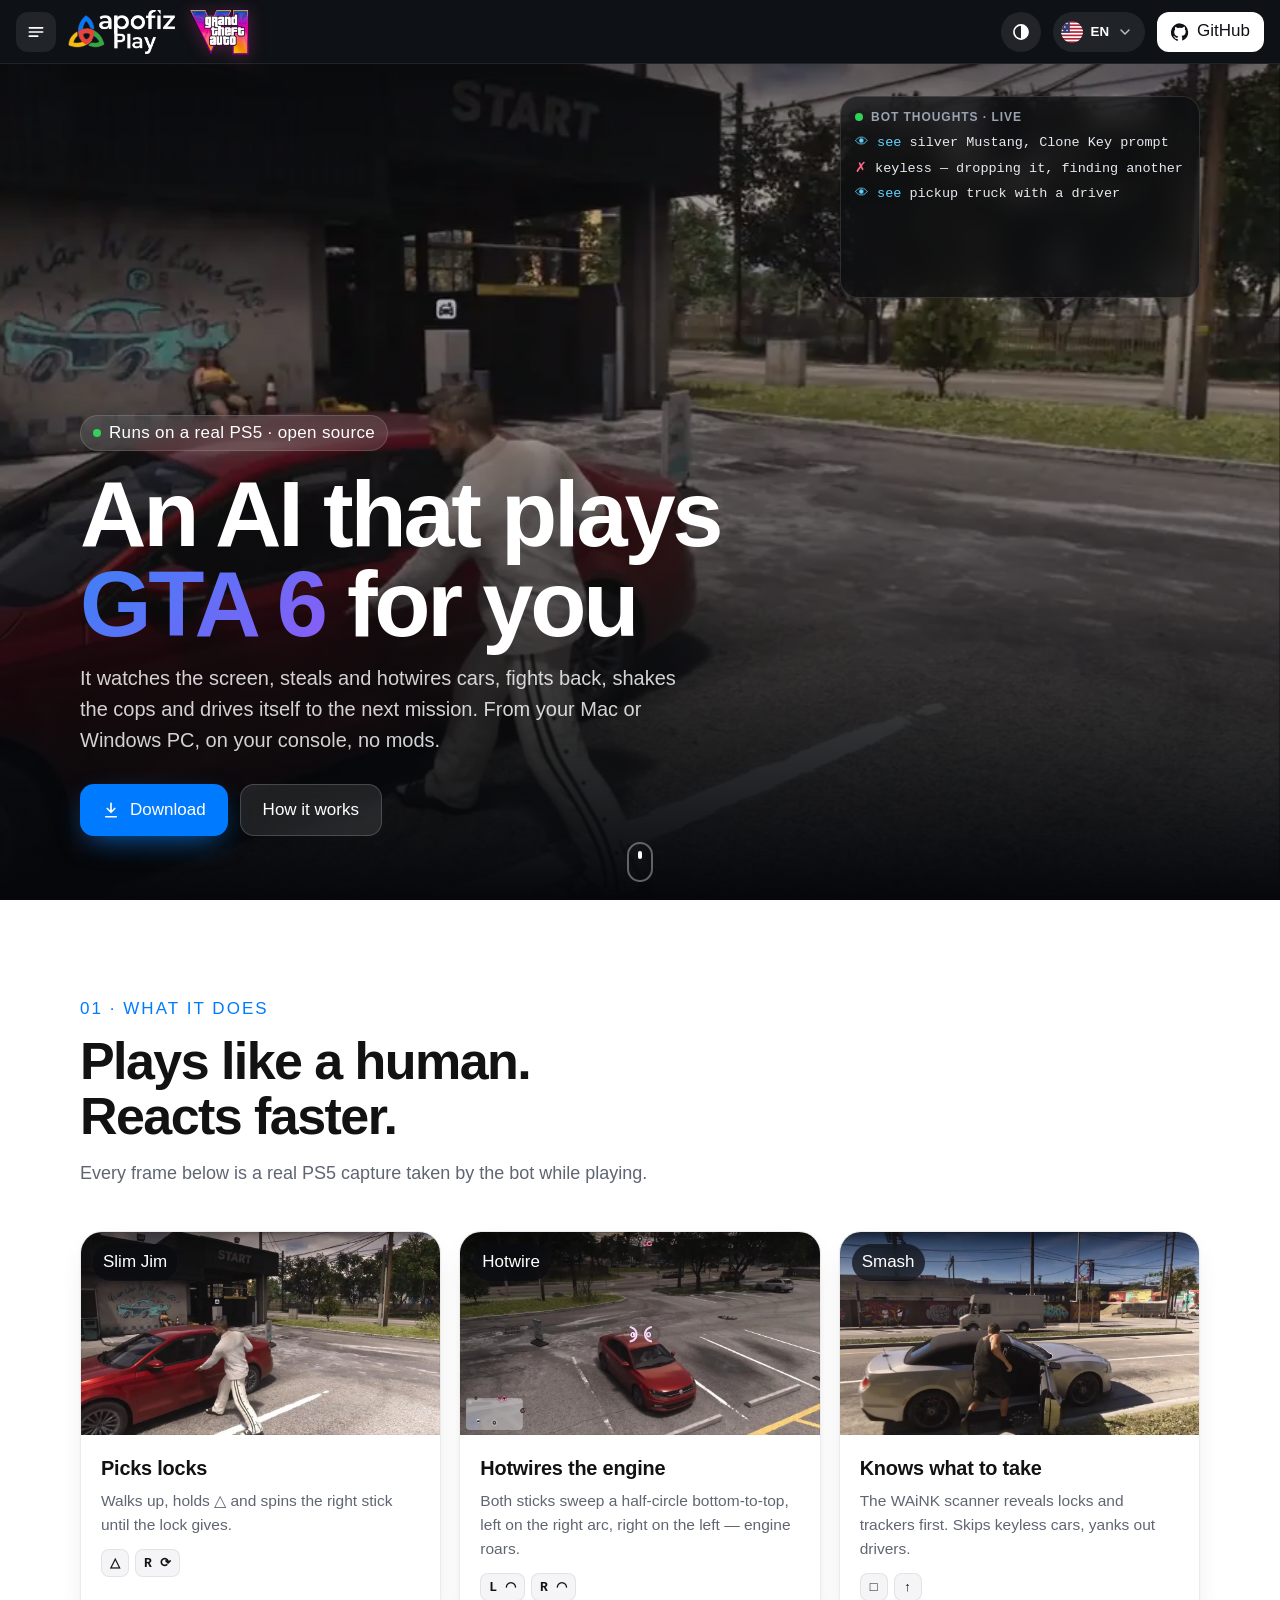
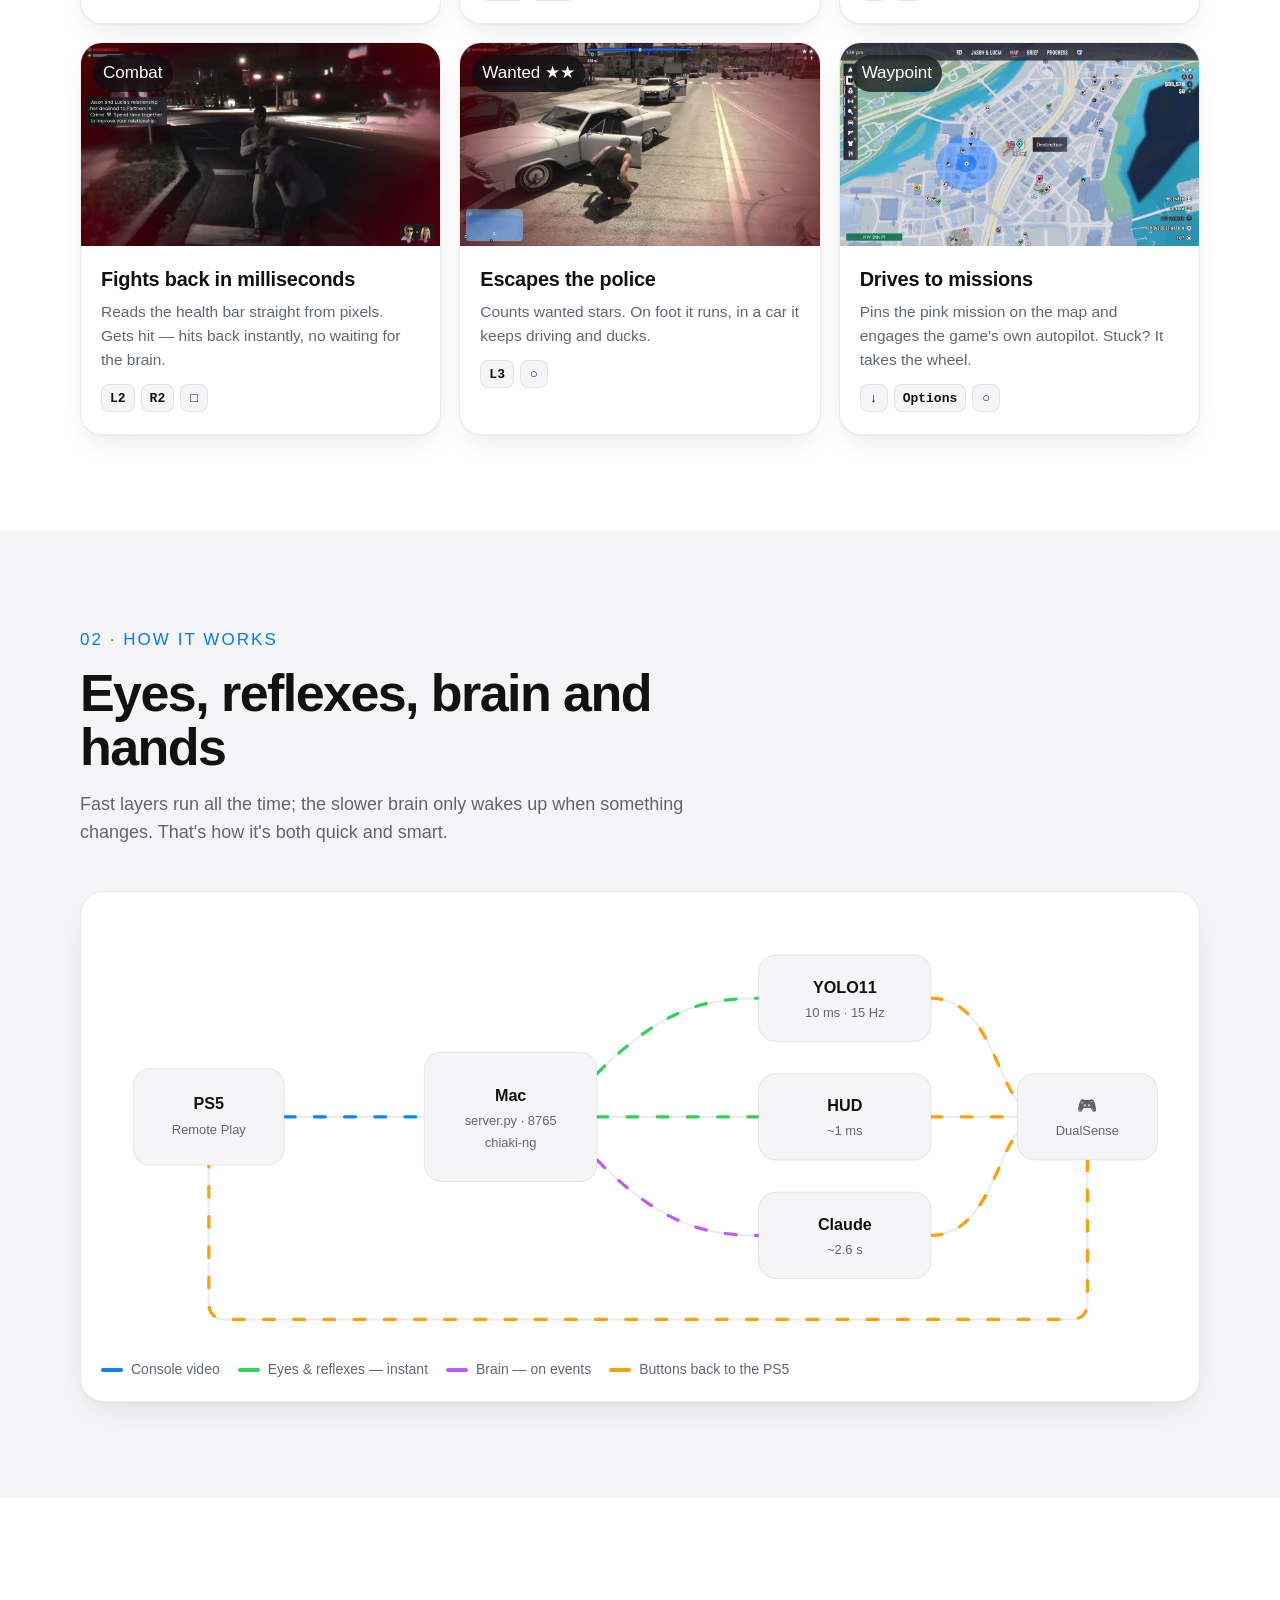
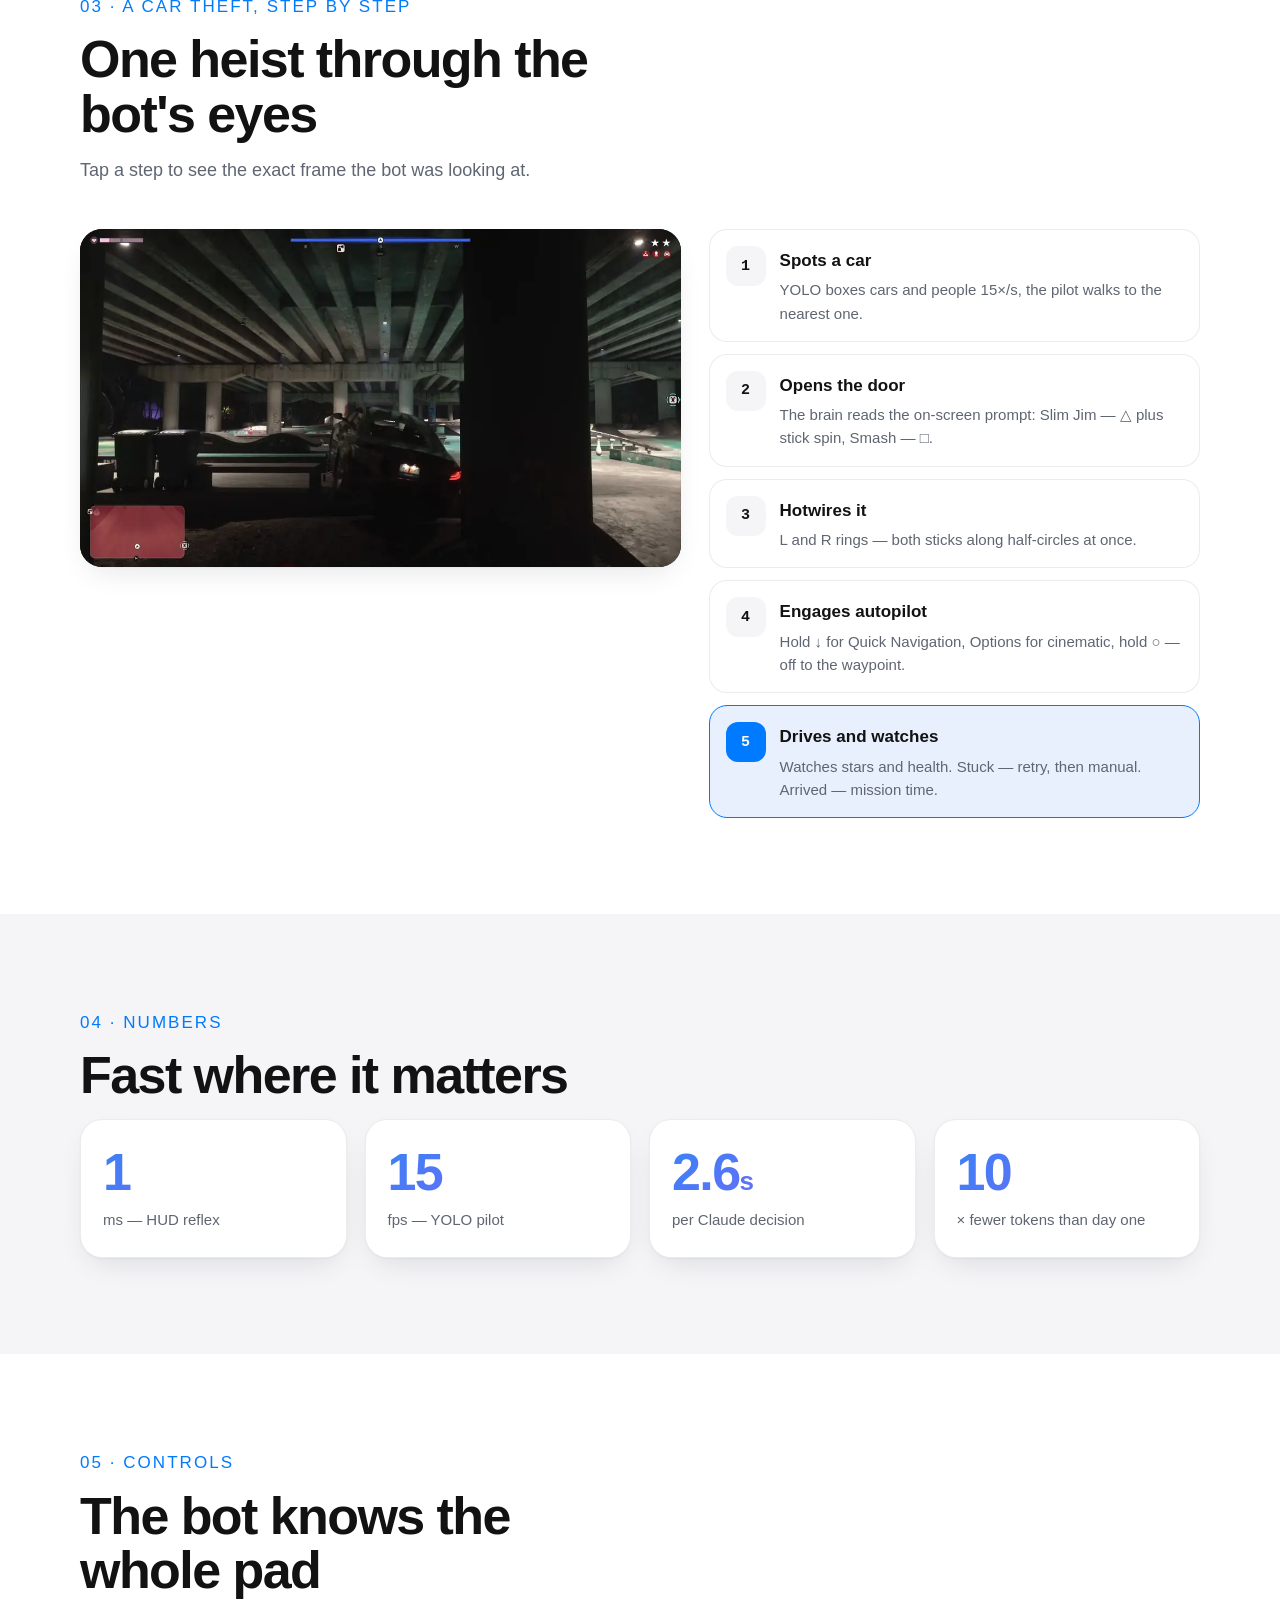
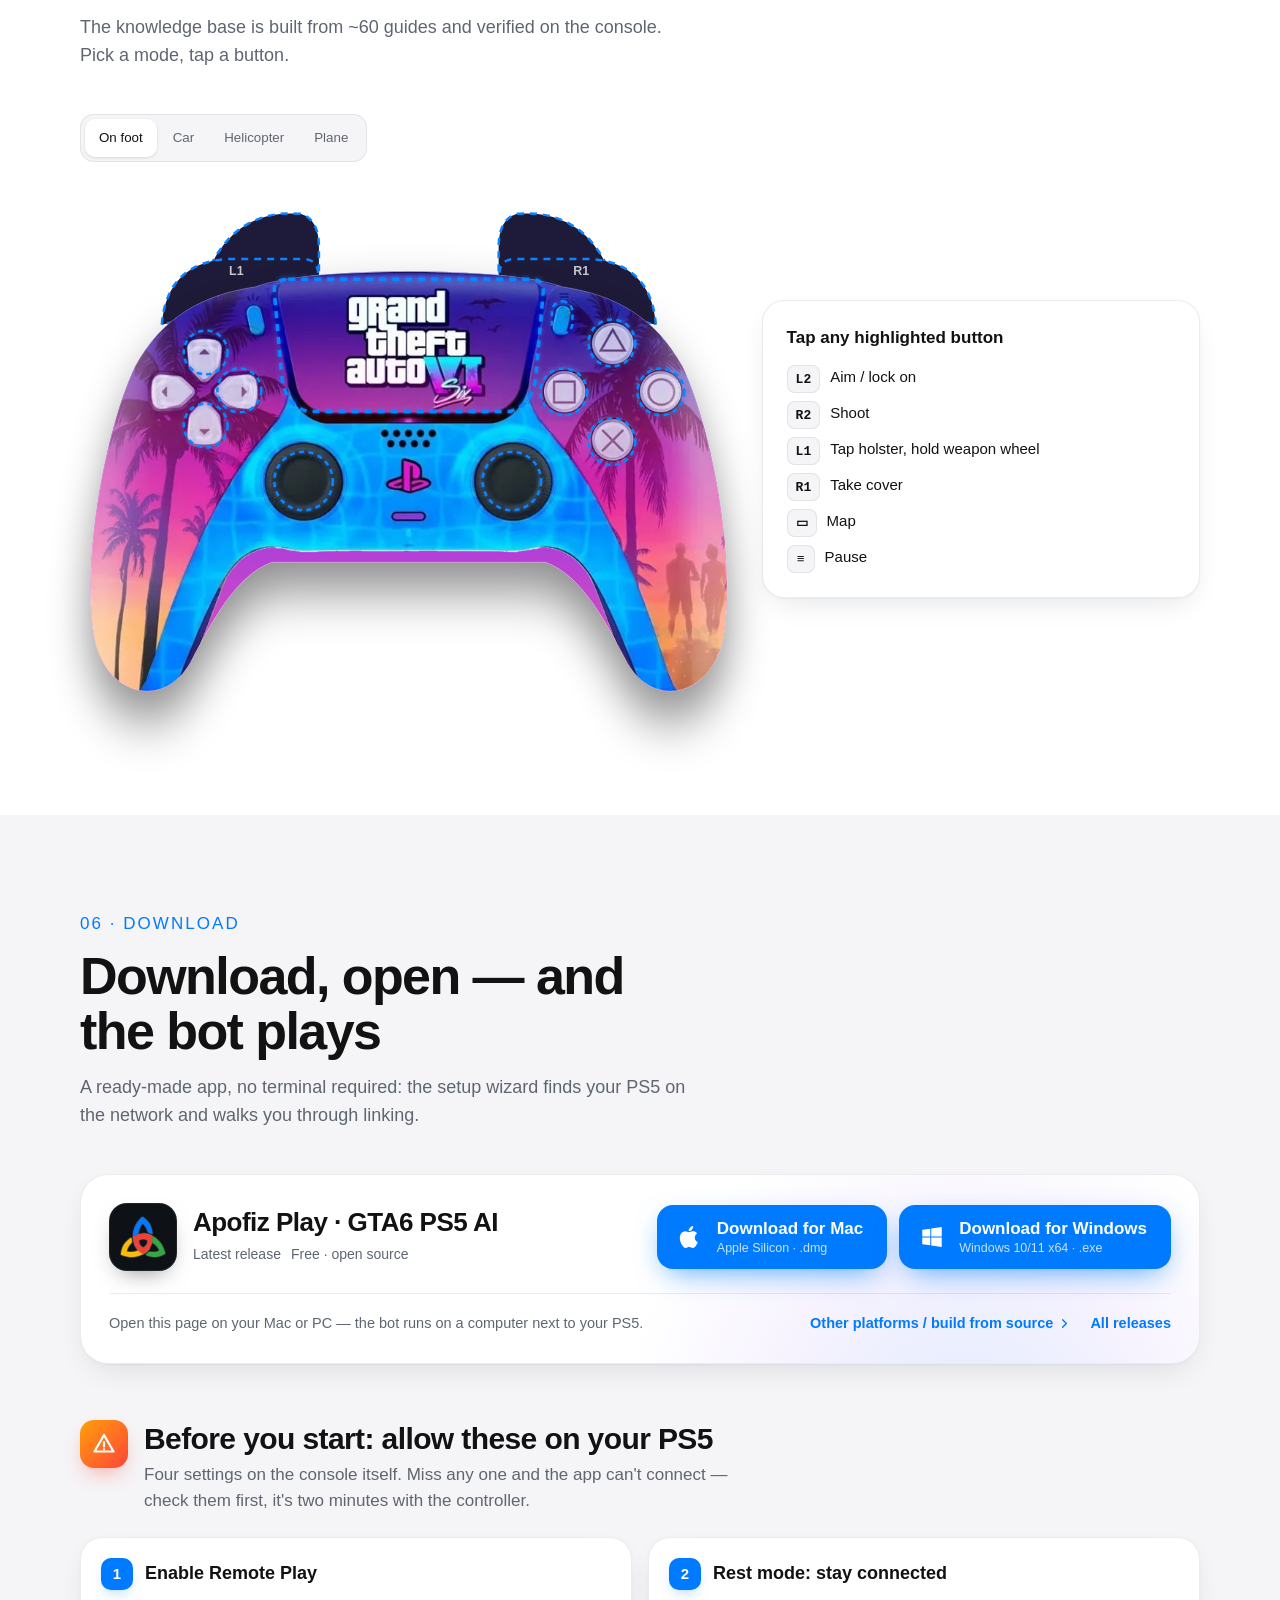
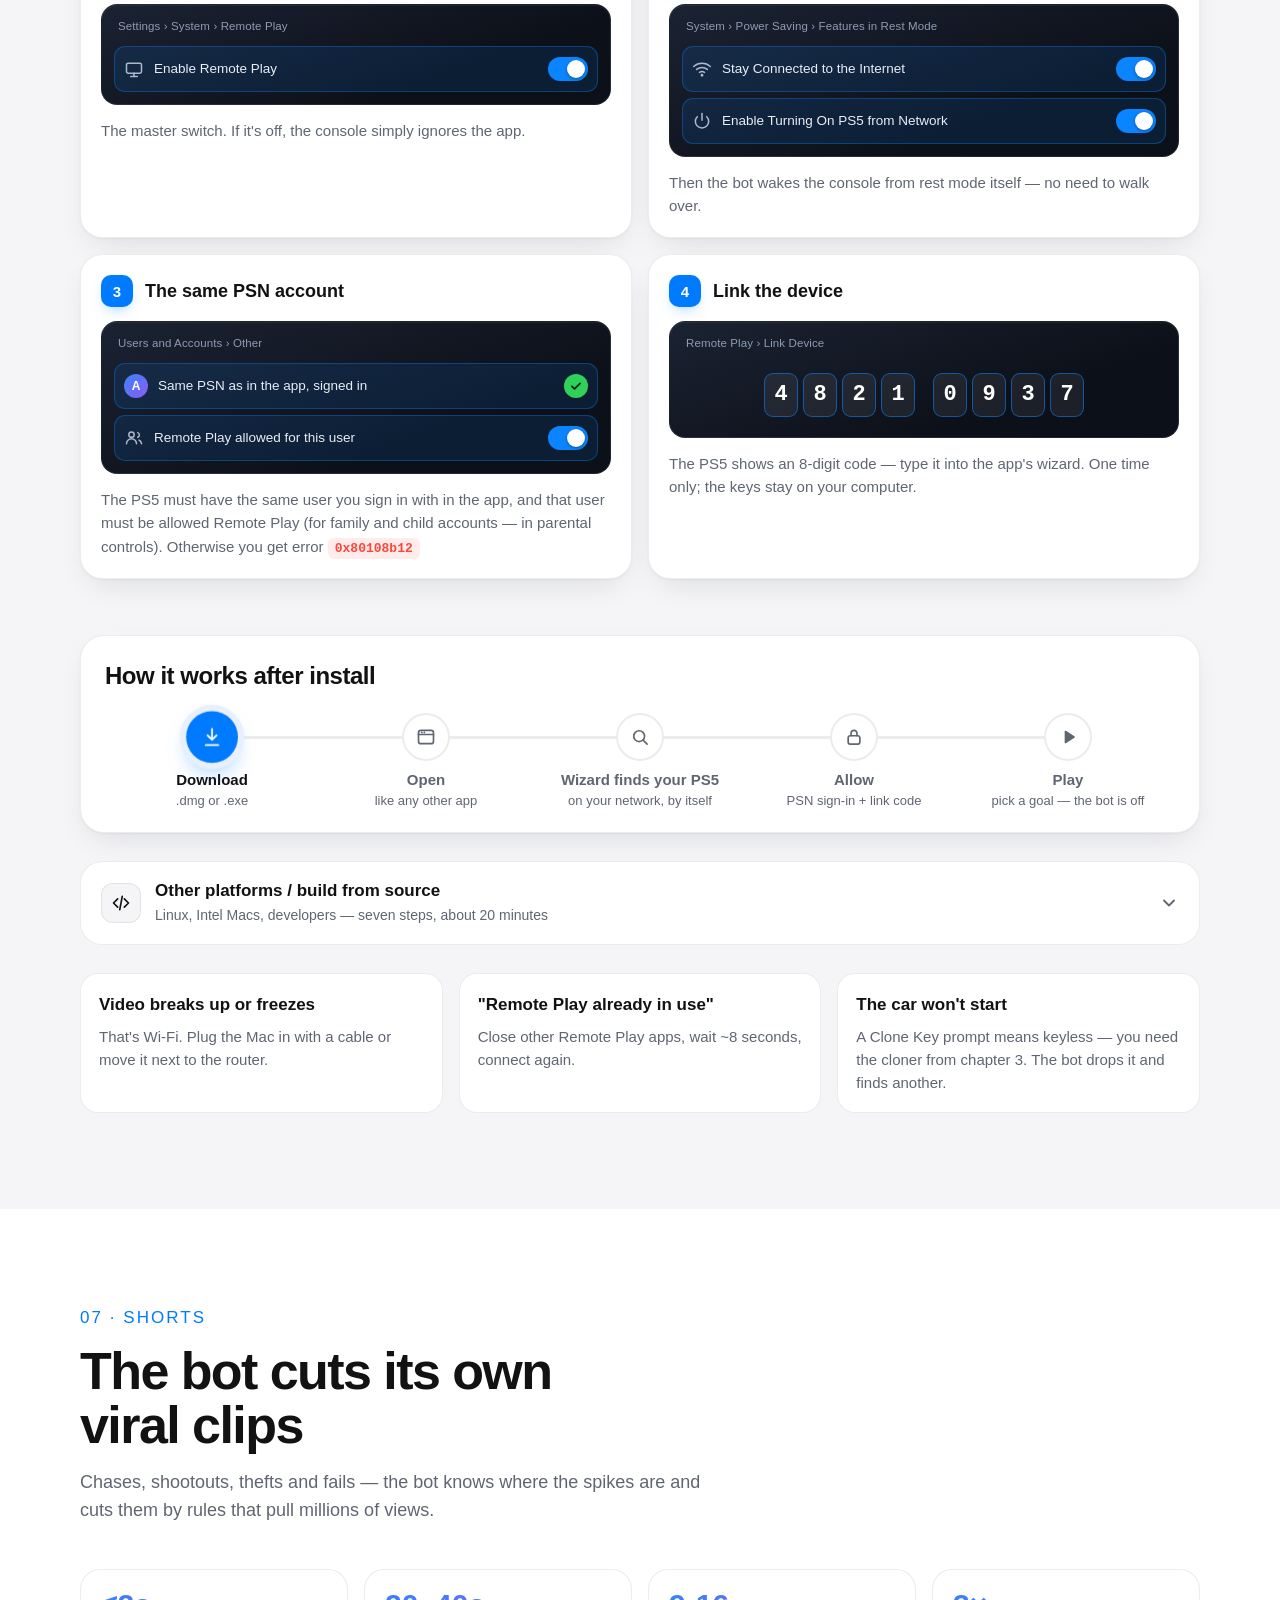
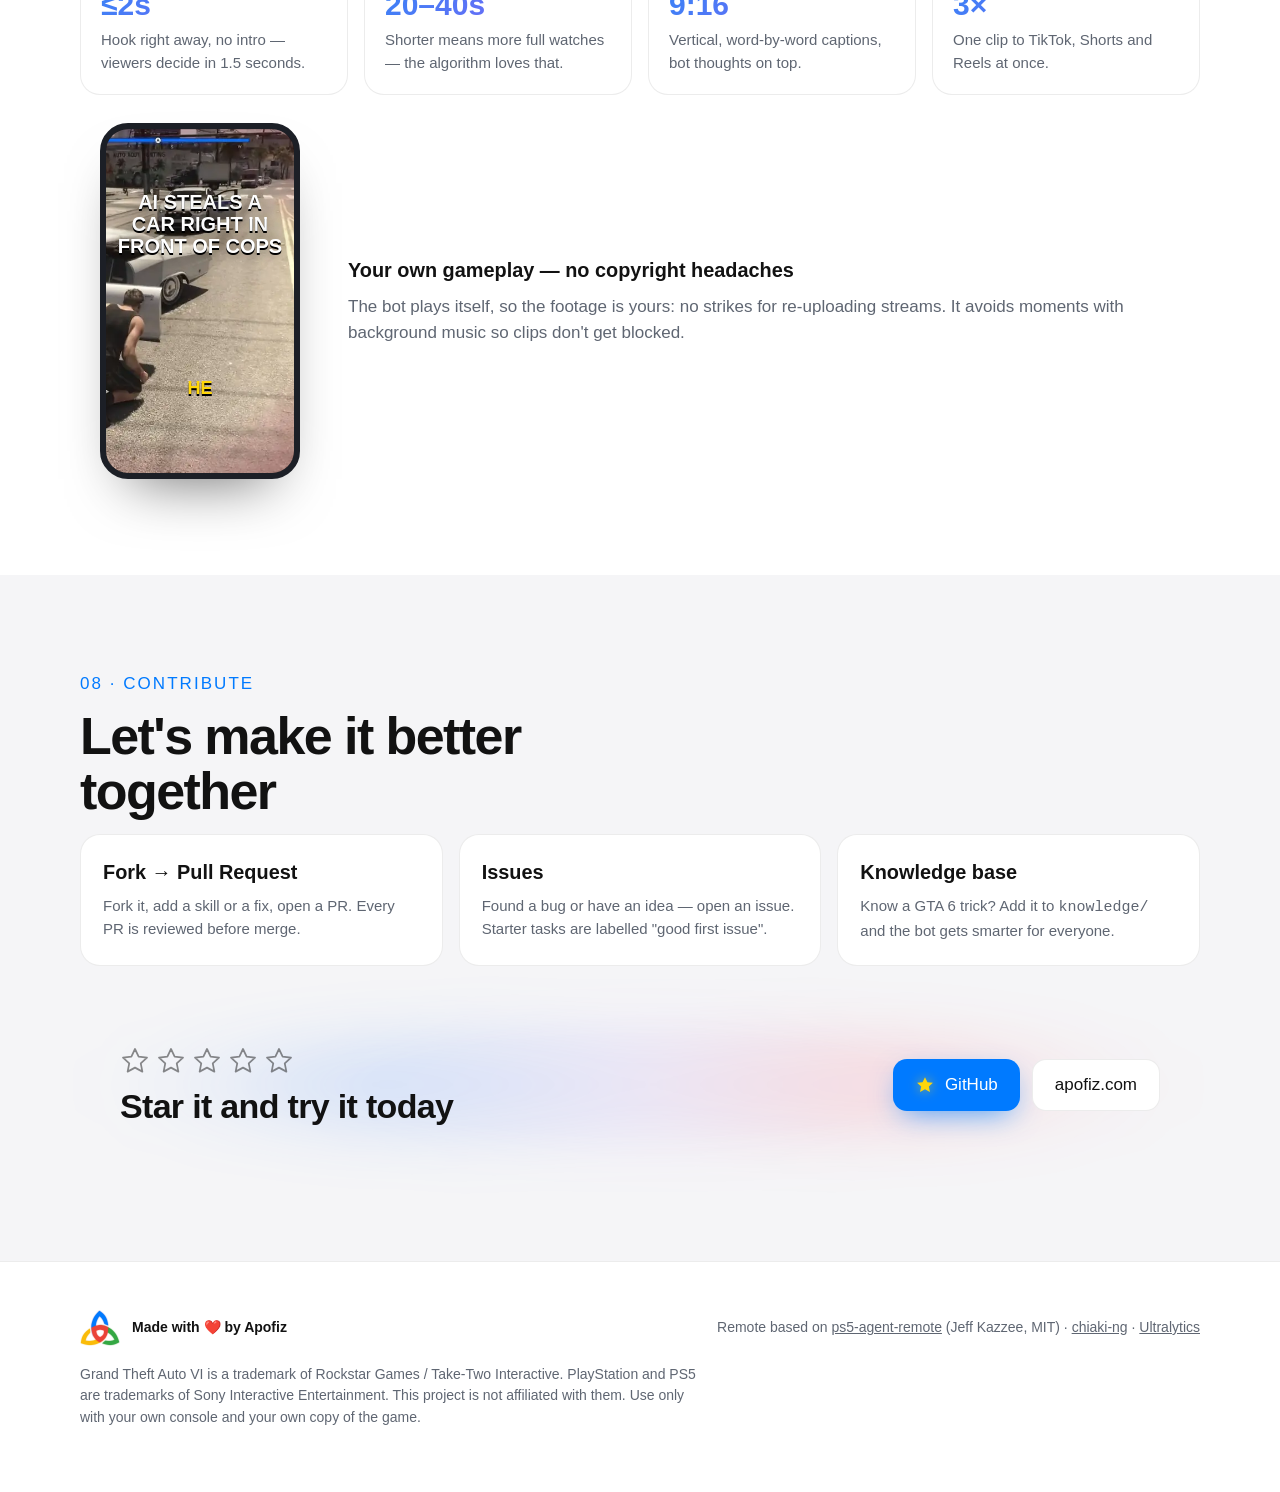
==== commit fc0a1fce: "README/site: Mac or Windows PC everywhere Co-Authored-By: Claude Opus 5.5 <noreply@anthropic.com>" ====
--- a/site/GTA6-PS5-AI-by-Apofiz.html
+++ b/site/GTA6-PS5-AI-by-Apofiz.html
@@ -5,7 +5,7 @@
 <meta charset="utf-8">
 <meta name="viewport" content="width=device-width,initial-scale=1,viewport-fit=cover">
 <title>GTA6 PS5 AI by Apofiz</title>
-<meta name="description" content="AI agent that plays GTA 6 on a real PS5 from your Mac. By Apofiz.">
+<meta name="description" content="AI agent that plays GTA 6 on a real PS5 from your Mac or Windows PC. By Apofiz.">
 <link rel="icon" href="[data-uri]">
 <style>
 /* Apofiz: акцент #007AFF, шапка #0E1116, SF Pro. Движение: ease-out (.23,1,.32,1), ≤300ms на UI, transform/opacity. */
@@ -525,7 +525,7 @@
   <div class="wrap">
     <span class="eyebrow rv"><span class="dot"></span><span lang="ru">Работает на настоящей PS5 · открытый код</span><span lang="en">Runs on a real PS5 · open source</span></span>
     <h1 class="rv d1"><span lang="ru">ИИ играет в <em>GTA&nbsp;6</em> за тебя</span><span lang="en">An AI that plays <em>GTA&nbsp;6</em> for you</span></h1>
-    <p class="lead rv d2"><span lang="ru">Видит экран, угоняет и заводит машины, отбивается, уходит от полиции и сам едет на задание. С твоего Мака, на твоей консоли, без модов.</span><span lang="en">It watches the screen, steals and hotwires cars, fights back, shakes the cops and drives itself to the next mission. From your Mac, on your console, no mods.</span></p>
+    <p class="lead rv d2"><span lang="ru">Видит экран, угоняет и заводит машины, отбивается, уходит от полиции и сам едет на задание. С твоего Мака или ПК на Windows, на твоей консоли, без модов.</span><span lang="en">It watches the screen, steals and hotwires cars, fights back, shakes the cops and drives itself to the next mission. From your Mac or Windows PC, on your console, no mods.</span></p>
     <div class="ctas rv d3">
       <a class="btn pri" href="#download"><svg viewBox="0 0 24 24" fill="none" stroke="currentColor" stroke-width="2.2" stroke-linecap="round" stroke-linejoin="round"><path d="M12 3v12M7 10l5 5 5-5M5 21h14"/></svg><span lang="ru">Скачать</span><span lang="en">Download</span></a>
       <a class="btn sec" href="#how"><span lang="ru">Как это работает</span><span lang="en">How it works</span></a>
